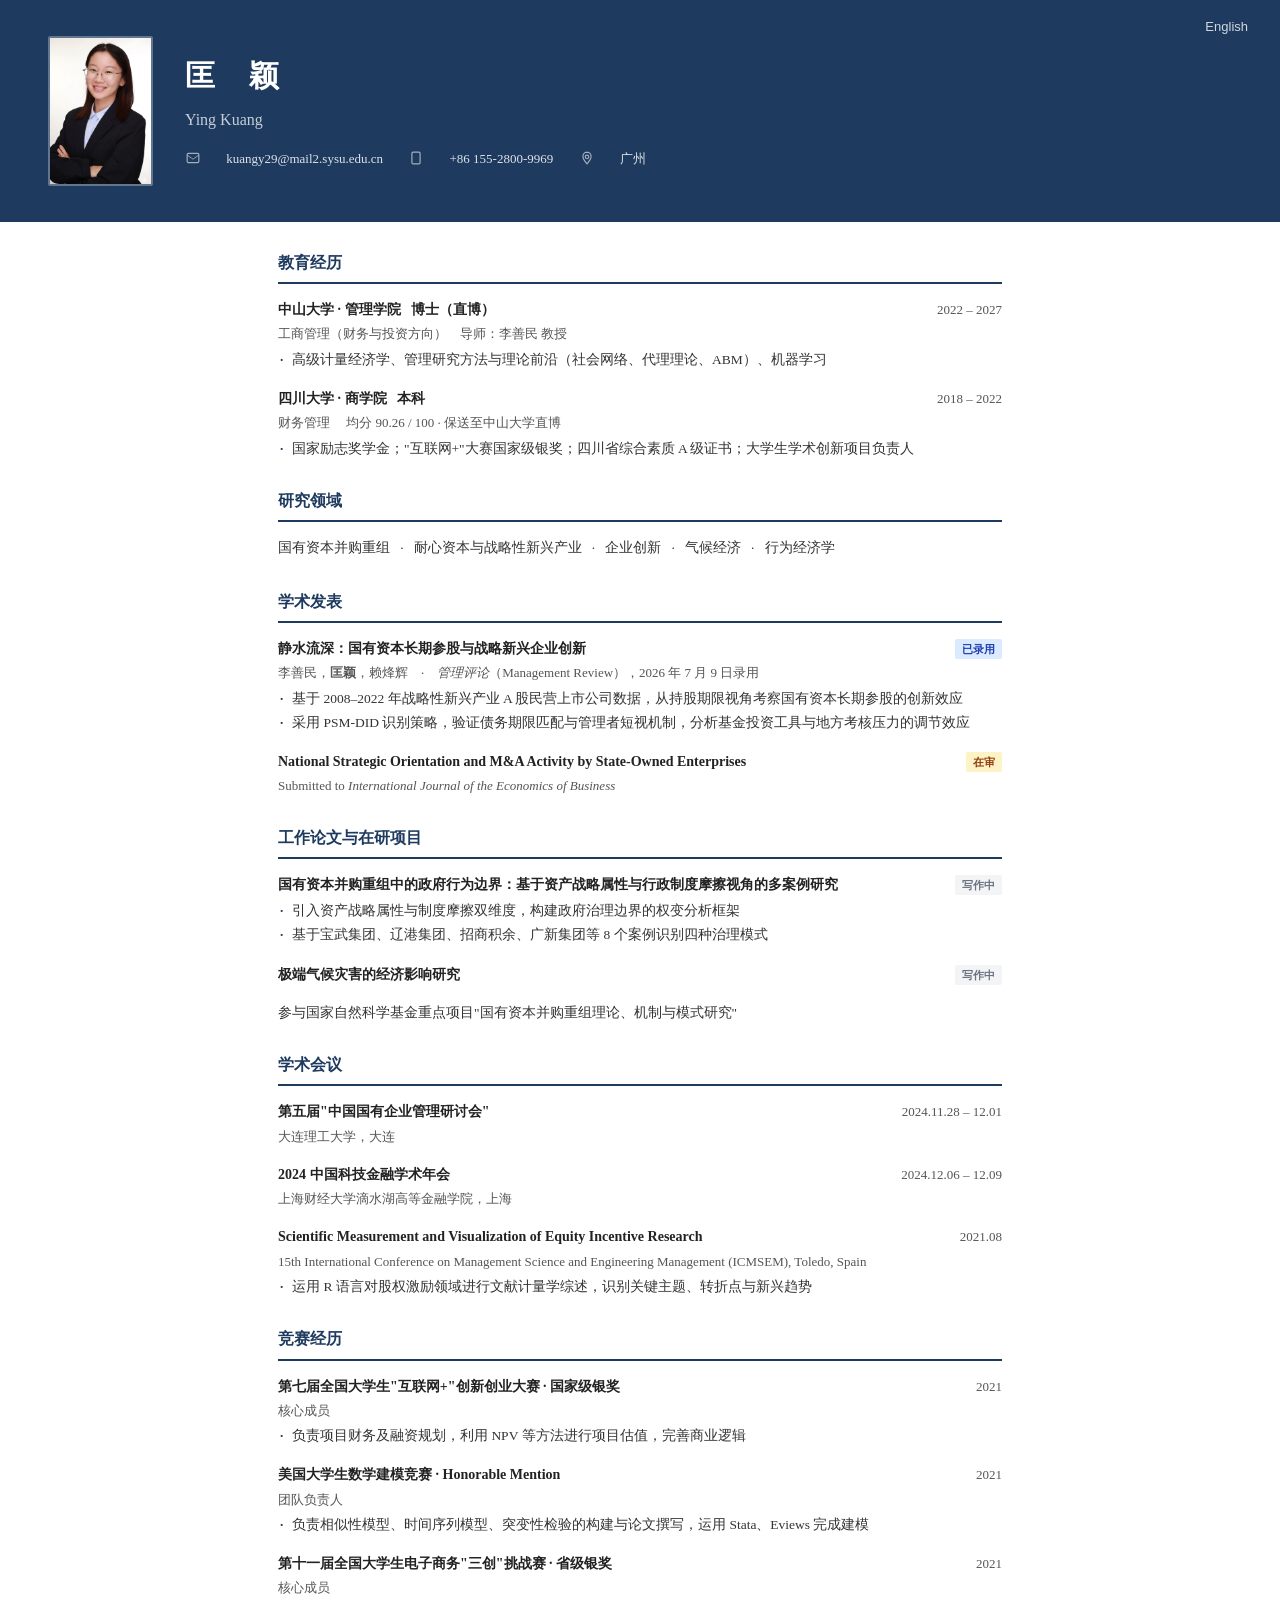
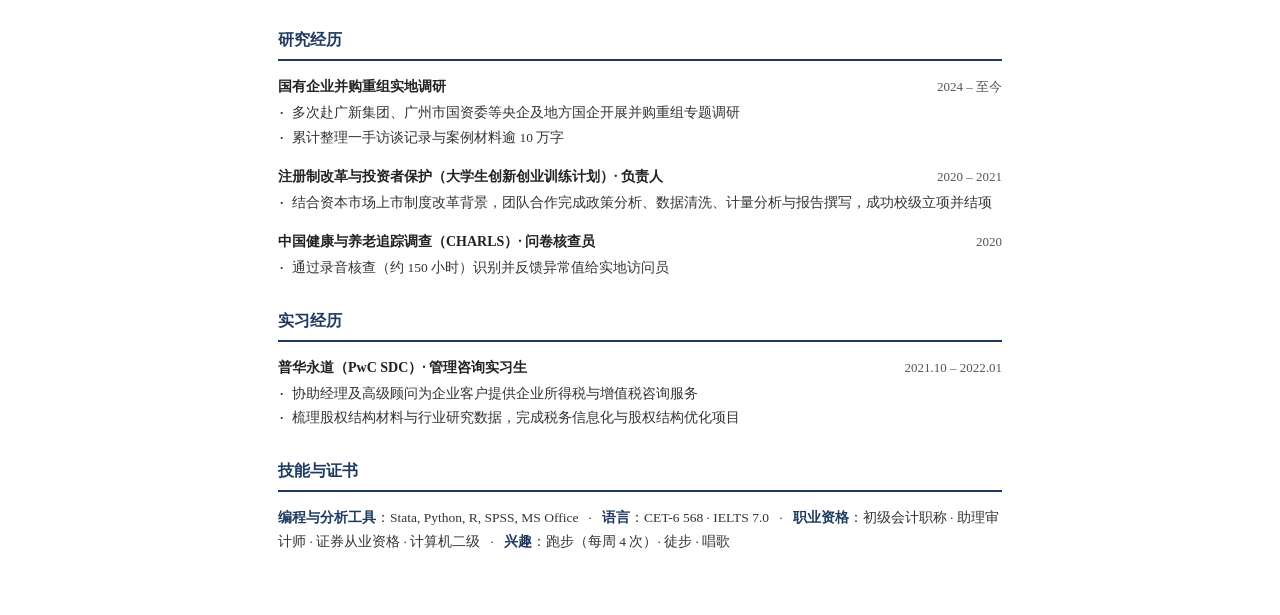
==== index.html @ 60b2f798 "feat: optimize resume website — shared CSS, compressed photo, SEO & a11y - Extract duplicate CSS int" ====
<!DOCTYPE html>
<html lang="zh-CN">
<head>
<meta charset="UTF-8">
<meta name="viewport" content="width=device-width, initial-scale=1.0">
<title>匡颖 · Ying Kuang — 学术简历</title>
<meta name="description" content="匡颖 (Ying Kuang)，中山大学管理学院博士研究生（直博），导师李善民教授。研究方向：国有资本并购重组、耐心资本与战略性新兴产业、企业创新、气候经济。">
<meta property="og:title" content="匡颖 · Ying Kuang — 学术简历">
<meta property="og:description" content="中山大学管理学院博士研究生，研究方向：国有资本并购重组、耐心资本、企业创新。">
<meta property="og:type" content="profile">
<link rel="canonical" href="https://yingkuang.github.io/">
<link rel="icon" href="data:image/svg+xml,<svg xmlns='http://www.w3.org/2000/svg' viewBox='0 0 100 100'><text y='.9em' font-size='90'>YK</text></svg>">
<link rel="stylesheet" href="style.css">
</head>
<body>

<a href="#main-content" class="skip-link">跳转到主内容</a>

<header class="header">
  <div class="lang-switch"><a href="index_en.html" aria-label="Switch to English">English</a></div>
  <img class="header-photo" src="photo.png" alt="匡颖照片" width="105" height="150">
  <div class="header-info">
    <h1>匡&emsp;颖</h1>
    <p class="sub-name">Ying Kuang</p>
    <div class="contact-line">
      <span>
        <span class="contact-icon" aria-hidden="true">
          <svg viewBox="0 0 24 24"><rect x="2" y="4" width="20" height="16" rx="2"/><path d="M2 7l10 7 10-7" stroke="#fff" fill="none" stroke-width="1.5"/></svg>
        </span>
        kuangy29@mail2.sysu.edu.cn
      </span>
      <span>
        <span class="contact-icon" aria-hidden="true">
          <svg viewBox="0 0 24 24"><rect x="5" y="2" width="14" height="20" rx="2"/><line x1="12" y1="18" x2="12" y2="18.01"/></svg>
        </span>
        +86 155-2800-9969
      </span>
      <span>
        <span class="contact-icon" aria-hidden="true">
          <svg viewBox="0 0 24 24"><circle cx="12" cy="10" r="3"/><path d="M12 2C8.13 2 5 5.13 5 9c0 5.25 7 13 7 13s7-7.75 7-13c0-3.87-3.13-7-7-7z"/></svg>
        </span>
        广州
      </span>
    </div>
  </div>
</header>

<div class="container" id="main-content">

  <!-- 教育经历 -->
  <section class="section" aria-labelledby="sec-edu">
    <h2 class="section-title" id="sec-edu">教育经历</h2>
    <div class="item">
      <div class="item-head">
        <span class="item-title">中山大学 · 管理学院 &nbsp; 博士（直博）</span>
        <span class="item-meta">2022 – 2027</span>
      </div>
      <div class="item-sub">工商管理（财务与投资方向）&emsp;导师：李善民 教授</div>
      <ul class="item-desc">
        <li>高级计量经济学、管理研究方法与理论前沿（社会网络、代理理论、ABM）、机器学习</li>
      </ul>
    </div>
    <div class="item">
      <div class="item-head">
        <span class="item-title">四川大学 · 商学院 &nbsp; 本科</span>
        <span class="item-meta">2018 – 2022</span>
      </div>
      <div class="item-sub">财务管理 &emsp;均分 90.26 / 100 · 保送至中山大学直博</div>
      <ul class="item-desc">
        <li>国家励志奖学金；"互联网+"大赛国家级银奖；四川省综合素质 A 级证书；大学生学术创新项目负责人</li>
      </ul>
    </div>
  </section>

  <!-- 研究领域 -->
  <section class="section" aria-labelledby="sec-interests">
    <h2 class="section-title" id="sec-interests">研究领域</h2>
    <p class="inline-skills">
      国有资本并购重组 &ensp;·&ensp; 耐心资本与战略性新兴产业 &ensp;·&ensp; 企业创新 &ensp;·&ensp; 气候经济 &ensp;·&ensp; 行为经济学
    </p>
  </section>

  <!-- 学术发表 -->
  <section class="section" aria-labelledby="sec-pub">
    <h2 class="section-title" id="sec-pub">学术发表</h2>
    <div class="item">
      <div class="item-head">
        <span class="item-title">静水流深：国有资本长期参股与战略新兴企业创新</span>
        <span class="tag tag-accepted">已录用</span>
      </div>
      <div class="item-sub">李善民，<strong>匡颖</strong>，赖烽辉&emsp;·&emsp;<em>管理评论</em>（Management Review），2026 年 7 月 9 日录用</div>
      <ul class="item-desc">
        <li>基于 2008–2022 年战略性新兴产业 A 股民营上市公司数据，从持股期限视角考察国有资本长期参股的创新效应</li>
        <li>采用 PSM-DID 识别策略，验证债务期限匹配与管理者短视机制，分析基金投资工具与地方考核压力的调节效应</li>
      </ul>
    </div>
    <div class="item">
      <div class="item-head">
        <span class="item-title">National Strategic Orientation and M&A Activity by State-Owned Enterprises</span>
        <span class="tag tag-under-review">在审</span>
      </div>
      <div class="item-sub">Submitted to <em>International Journal of the Economics of Business</em></div>
    </div>
  </section>

  <!-- 工作论文 -->
  <section class="section" aria-labelledby="sec-wip">
    <h2 class="section-title" id="sec-wip">工作论文与在研项目</h2>
    <div class="item">
      <div class="item-head">
        <span class="item-title">国有资本并购重组中的政府行为边界：基于资产战略属性与行政制度摩擦视角的多案例研究</span>
        <span class="tag tag-working">写作中</span>
      </div>
      <ul class="item-desc">
        <li>引入资产战略属性与制度摩擦双维度，构建政府治理边界的权变分析框架</li>
        <li>基于宝武集团、辽港集团、招商积余、广新集团等 8 个案例识别四种治理模式</li>
      </ul>
    </div>
    <div class="item">
      <div class="item-head">
        <span class="item-title">极端气候灾害的经济影响研究</span>
        <span class="tag tag-working">写作中</span>
      </div>
    </div>
    <div class="item">
      <div class="item-sub" style="font-size:13.5px;color:#333;margin-top:6px;">
        参与国家自然科学基金重点项目"国有资本并购重组理论、机制与模式研究"
      </div>
    </div>
  </section>

  <!-- 会议报告 -->
  <section class="section" aria-labelledby="sec-conf">
    <h2 class="section-title" id="sec-conf">学术会议</h2>
    <div class="item">
      <div class="item-head">
        <span class="item-title">第五届"中国国有企业管理研讨会"</span>
        <span class="item-meta">2024.11.28 – 12.01</span>
      </div>
      <div class="item-sub">大连理工大学，大连</div>
    </div>
    <div class="item">
      <div class="item-head">
        <span class="item-title">2024 中国科技金融学术年会</span>
        <span class="item-meta">2024.12.06 – 12.09</span>
      </div>
      <div class="item-sub">上海财经大学滴水湖高等金融学院，上海</div>
    </div>
    <div class="item">
      <div class="item-head">
        <span class="item-title">Scientific Measurement and Visualization of Equity Incentive Research</span>
        <span class="item-meta">2021.08</span>
      </div>
      <div class="item-sub">15th International Conference on Management Science and Engineering Management (ICMSEM), Toledo, Spain</div>
      <ul class="item-desc">
        <li>运用 R 语言对股权激励领域进行文献计量学综述，识别关键主题、转折点与新兴趋势</li>
      </ul>
    </div>
  </section>

  <!-- 竞赛经历 -->
  <section class="section" aria-labelledby="sec-honors">
    <h2 class="section-title" id="sec-honors">竞赛经历</h2>
    <div class="item">
      <div class="item-head">
        <span class="item-title">第七届全国大学生"互联网+"创新创业大赛 · 国家级银奖</span>
        <span class="item-meta">2021</span>
      </div>
      <div class="item-sub">核心成员</div>
      <ul class="item-desc">
        <li>负责项目财务及融资规划，利用 NPV 等方法进行项目估值，完善商业逻辑</li>
      </ul>
    </div>
    <div class="item">
      <div class="item-head">
        <span class="item-title">美国大学生数学建模竞赛 · Honorable Mention</span>
        <span class="item-meta">2021</span>
      </div>
      <div class="item-sub">团队负责人</div>
      <ul class="item-desc">
        <li>负责相似性模型、时间序列模型、突变性检验的构建与论文撰写，运用 Stata、Eviews 完成建模</li>
      </ul>
    </div>
    <div class="item">
      <div class="item-head">
        <span class="item-title">第十一届全国大学生电子商务"三创"挑战赛 · 省级银奖</span>
        <span class="item-meta">2021</span>
      </div>
      <div class="item-sub">核心成员</div>
    </div>
  </section>

  <!-- 研究经历 -->
  <section class="section" aria-labelledby="sec-research">
    <h2 class="section-title" id="sec-research">研究经历</h2>
    <div class="item">
      <div class="item-head">
        <span class="item-title">国有企业并购重组实地调研</span>
        <span class="item-meta">2024 – 至今</span>
      </div>
      <ul class="item-desc">
        <li>多次赴广新集团、广州市国资委等央企及地方国企开展并购重组专题调研</li>
        <li>累计整理一手访谈记录与案例材料逾 10 万字</li>
      </ul>
    </div>
    <div class="item">
      <div class="item-head">
        <span class="item-title">注册制改革与投资者保护（大学生创新创业训练计划）· 负责人</span>
        <span class="item-meta">2020 – 2021</span>
      </div>
      <ul class="item-desc">
        <li>结合资本市场上市制度改革背景，团队合作完成政策分析、数据清洗、计量分析与报告撰写，成功校级立项并结项</li>
      </ul>
    </div>
    <div class="item">
      <div class="item-head">
        <span class="item-title">中国健康与养老追踪调查（CHARLS）· 问卷核查员</span>
        <span class="item-meta">2020</span>
      </div>
      <ul class="item-desc">
        <li>通过录音核查（约 150 小时）识别并反馈异常值给实地访问员</li>
      </ul>
    </div>
  </section>

  <!-- 实习经历 -->
  <section class="section" aria-labelledby="sec-intern">
    <h2 class="section-title" id="sec-intern">实习经历</h2>
    <div class="item">
      <div class="item-head">
        <span class="item-title">普华永道（PwC SDC）· 管理咨询实习生</span>
        <span class="item-meta">2021.10 – 2022.01</span>
      </div>
      <ul class="item-desc">
        <li>协助经理及高级顾问为企业客户提供企业所得税与增值税咨询服务</li>
        <li>梳理股权结构材料与行业研究数据，完成税务信息化与股权结构优化项目</li>
      </ul>
    </div>
  </section>

  <!-- 技能与证书 -->
  <section class="section" aria-labelledby="sec-skills">
    <h2 class="section-title" id="sec-skills">技能与证书</h2>
    <p class="inline-skills">
      <strong>编程与分析工具</strong>：Stata, Python, R, SPSS, MS Office &ensp;·&ensp;
      <strong>语言</strong>：CET-6 568 · IELTS 7.0 &ensp;·&ensp;
      <strong>职业资格</strong>：初级会计职称 · 助理审计师 · 证券从业资格 · 计算机二级 &ensp;·&ensp;
      <strong>兴趣</strong>：跑步（每周 4 次）· 徒步 · 唱歌
    </p>
  </section>

</div>
</body>
</html>
---- style.css ----
/* ===== Reset & Base ===== */
* { margin: 0; padding: 0; box-sizing: border-box; }

body {
  font-family: "Times New Roman", "Songti SC", "Noto Serif SC", "SimSun", serif;
  font-size: 14px;
  line-height: 1.65;
  color: #222;
  background: #fff;
  -webkit-font-smoothing: antialiased;
}

a {
  color: #1e3a5f;
  text-decoration: none;
}
a:hover {
  text-decoration: underline;
}

/* ===== Skip Link (accessibility) ===== */
.skip-link {
  position: absolute;
  top: -100px;
  left: 0;
  background: #1e3a5f;
  color: #fff;
  padding: 8px 16px;
  z-index: 100;
}
.skip-link:focus {
  top: 0;
}

/* ===== Header ===== */
.header {
  position: relative;
  background: #1e3a5f;
  color: #fff;
  padding: 36px 48px;
  display: flex;
  align-items: center;
  gap: 32px;
}
.header-photo {
  width: 105px;
  height: 150px;
  object-fit: cover;
  border: 2px solid rgba(255, 255, 255, 0.3);
  flex-shrink: 0;
  border-radius: 2px;
}
.header-info h1 {
  font-size: 30px;
  font-weight: 700;
  letter-spacing: 2px;
  margin-bottom: 6px;
  font-family: "Times New Roman", "Songti SC", "Noto Serif SC", serif;
}
.header-info .sub-name {
  font-size: 16px;
  font-weight: 400;
  opacity: 0.75;
  margin-bottom: 14px;
}
.header-info .contact-line {
  font-size: 13px;
  opacity: 0.85;
  line-height: 1.8;
}
.header-info .contact-line span {
  margin-right: 22px;
}
.contact-icon {
  display: inline-block;
  width: 16px;
  text-align: center;
  margin-right: 2px;
  filter: brightness(10);
  opacity: 0.7;
}
.contact-icon svg {
  width: 14px;
  height: 14px;
  vertical-align: -2px;
  fill: none;
  stroke: currentColor;
  stroke-width: 2;
}

/* ===== Language Switch ===== */
.lang-switch {
  position: absolute;
  top: 16px;
  right: 32px;
  font-size: 13px;
  font-family: -apple-system, BlinkMacSystemFont, "PingFang SC", sans-serif;
}
.lang-switch a {
  color: rgba(255, 255, 255, 0.8);
}
.lang-switch a:hover {
  color: #fff;
  text-decoration: none;
}

/* ===== Container & Sections ===== */
.container {
  max-width: 820px;
  margin: 0 auto;
  padding: 0 48px 60px;
}
.section {
  margin-top: 28px;
}
.section-title {
  font-size: 16px;
  font-weight: 700;
  color: #1e3a5f;
  padding-bottom: 6px;
  border-bottom: 2px solid #1e3a5f;
  margin-bottom: 14px;
  font-family: "Times New Roman", "Songti SC", "Noto Serif SC", serif;
}

/* ===== Items ===== */
.item {
  margin-bottom: 16px;
}
.item-head {
  display: flex;
  justify-content: space-between;
  align-items: baseline;
  flex-wrap: wrap;
  gap: 4px 12px;
  margin-bottom: 2px;
}
.item-title {
  font-weight: 700;
  font-size: 14px;
}
.item-meta {
  font-size: 13px;
  color: #555;
  white-space: nowrap;
}
.item-sub {
  font-size: 13px;
  color: #555;
  margin-bottom: 2px;
}
.item-desc {
  font-size: 13.5px;
  color: #333;
  margin-top: 4px;
}
.item-desc li {
  position: relative;
  padding-left: 14px;
  margin-bottom: 2px;
  list-style: none;
}
.item-desc li::before {
  content: "\00B7";
  position: absolute;
  left: 2px;
  color: #1e3a5f;
  font-weight: 700;
}

/* ===== Tags ===== */
.tag {
  display: inline-block;
  font-size: 11px;
  font-weight: 600;
  padding: 1px 7px;
  border-radius: 2px;
  margin-left: 6px;
  vertical-align: middle;
  font-family: -apple-system, BlinkMacSystemFont, "PingFang SC", sans-serif;
}
.tag-accepted {
  background: #dbeafe;
  color: #1e40af;
}
.tag-under-review {
  background: #fef3c7;
  color: #92400e;
}
.tag-working {
  background: #f3f4f6;
  color: #6b7280;
}

/* ===== Inline Skills ===== */
.inline-skills {
  font-size: 13.5px;
  color: #333;
  line-height: 1.8;
}
.inline-skills strong {
  color: #1e3a5f;
}

/* ===== Print ===== */
@media print {
  body {
    font-size: 12px;
  }
  .header {
    padding: 20px 32px;
    -webkit-print-color-adjust: exact;
    print-color-adjust: exact;
  }
  .container {
    padding: 0 32px 32px;
  }
  .section {
    page-break-inside: avoid;
  }
  .lang-switch,
  .skip-link {
    display: none;
  }
  a[href]::after {
    content: none;
  }
}

/* ===== Mobile ===== */
@media (max-width: 640px) {
  .header {
    flex-direction: column;
    text-align: center;
    padding: 28px 20px;
  }
  .container {
    padding: 0 20px 40px;
  }
  .header-info .contact-line span {
    display: block;
    margin-right: 0;
    margin-bottom: 2px;
  }
  .lang-switch {
    top: 10px;
    right: 16px;
  }
}
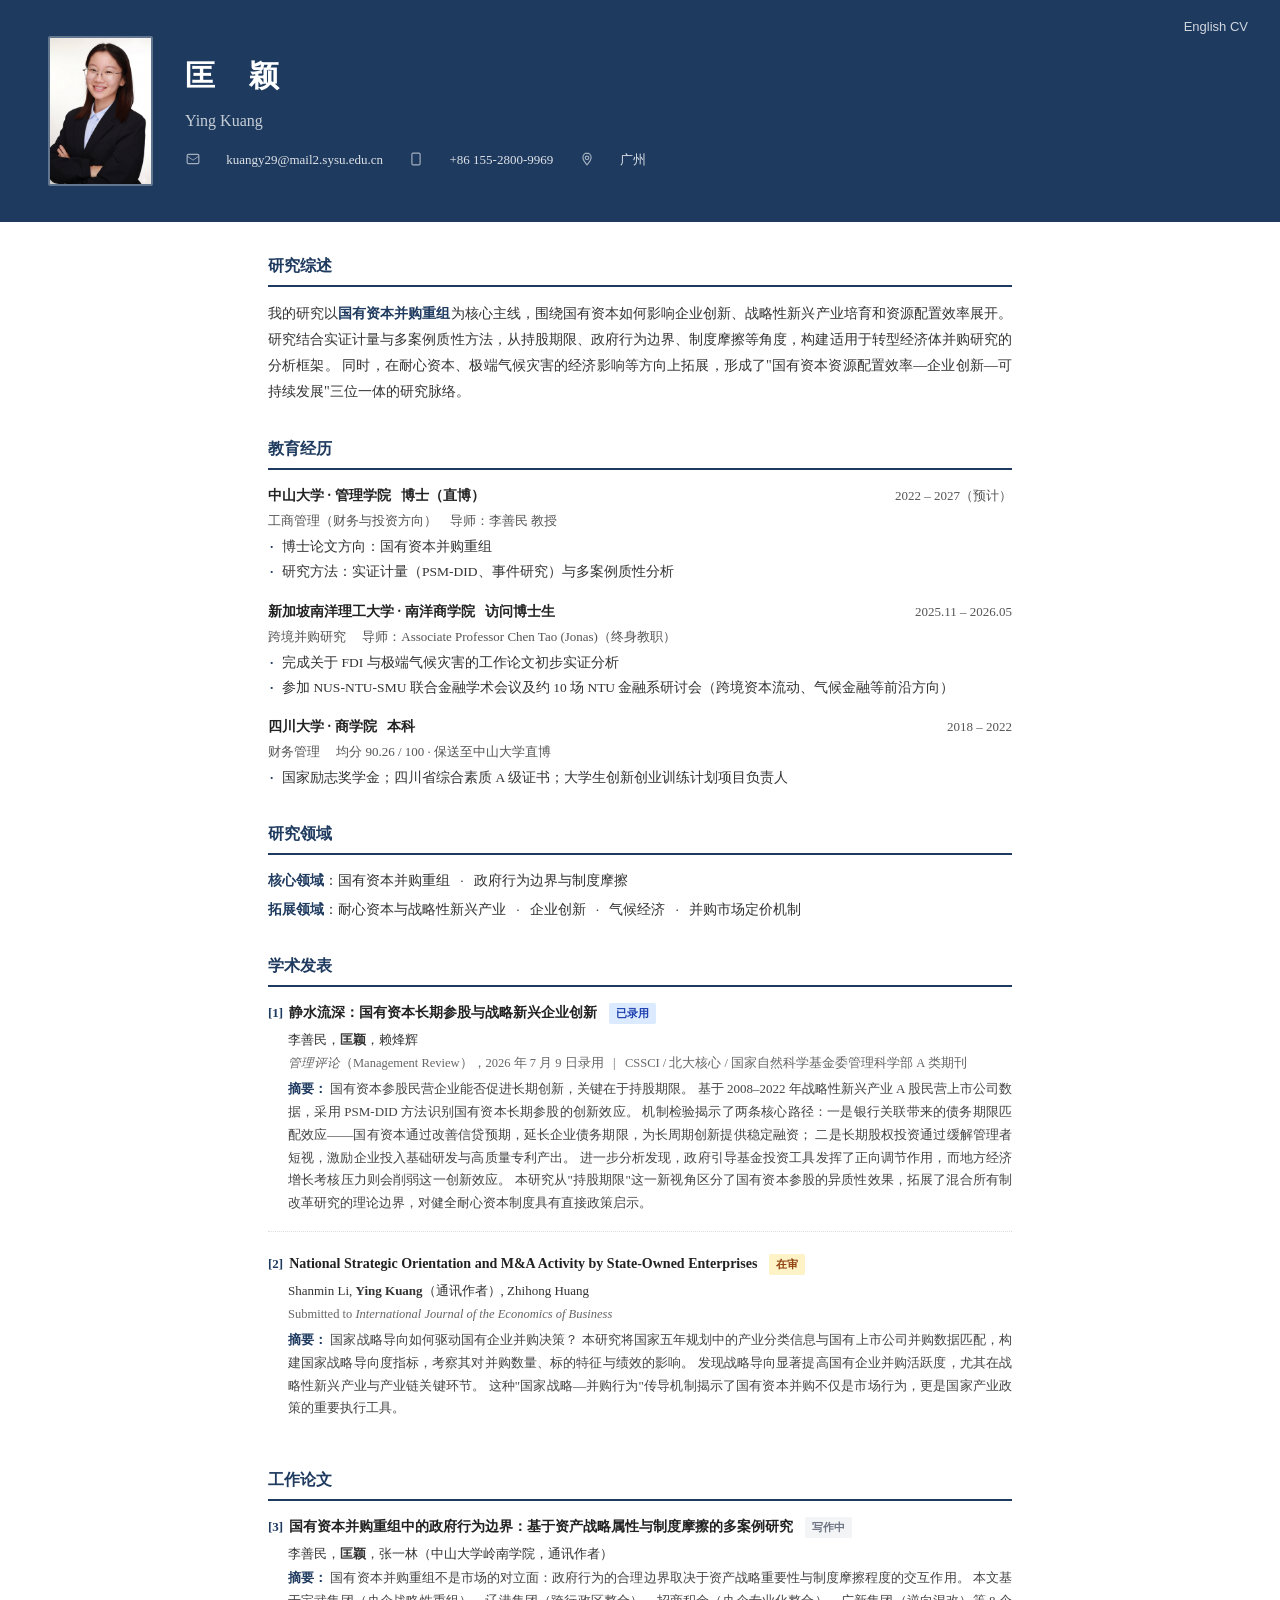
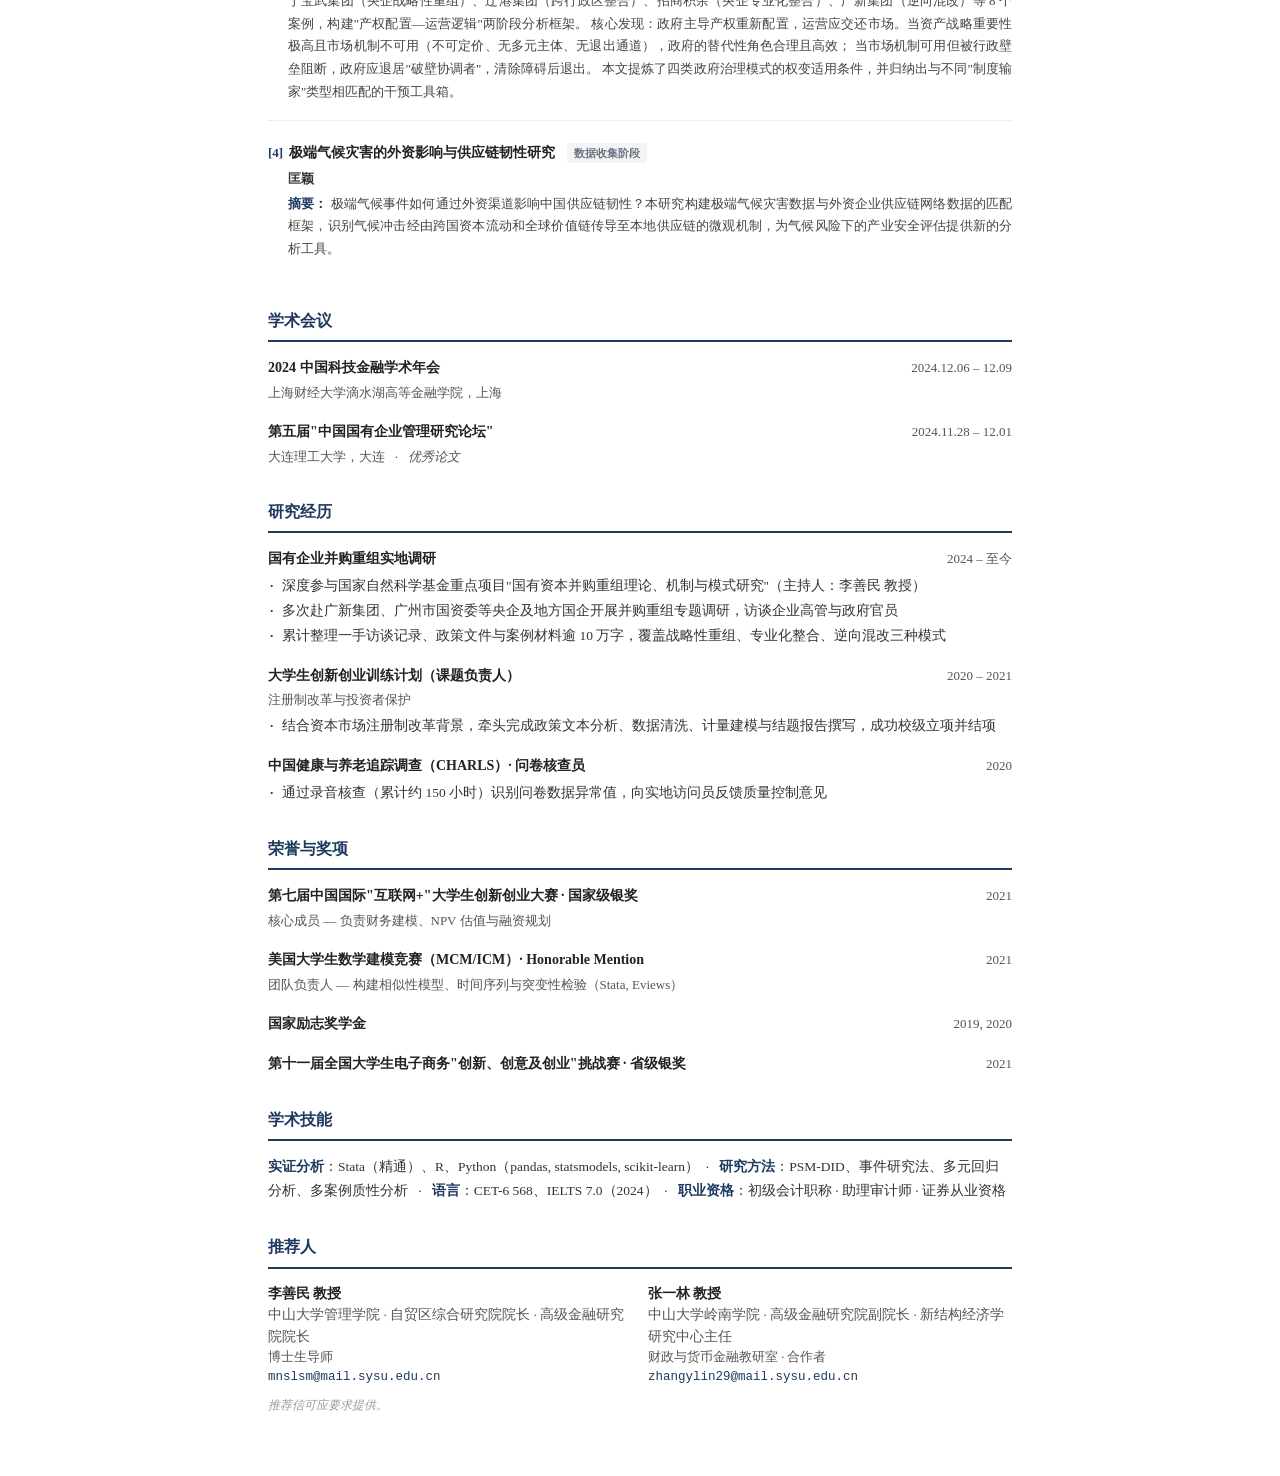
==== commit 35caecf3: "feat: 重构学术简历，面向博士后申请 - 新增研究综述、推荐人板块，论文详情大幅扩展 - 修正论文作者信息，删除本科文献计量旧作 - 新增南洋理工交换经历 - 更新推荐人完整信息及邮箱  Co-A" ====
--- a/index.html
+++ b/index.html
@@ -4,11 +4,11 @@
 <meta charset="UTF-8">
 <meta name="viewport" content="width=device-width, initial-scale=1.0">
 <title>匡颖 · Ying Kuang — 学术简历</title>
-<meta name="description" content="匡颖 (Ying Kuang)，中山大学管理学院博士研究生（直博），导师李善民教授。研究方向：国有资本并购重组、耐心资本与战略性新兴产业、企业创新、气候经济。">
+<meta name="description" content="匡颖，中山大学管理学院博士研究生（直博），导师李善民教授。研究方向：国有资本并购重组、耐心资本与企业创新、气候经济。申请博士后职位。">
 <meta property="og:title" content="匡颖 · Ying Kuang — 学术简历">
-<meta property="og:description" content="中山大学管理学院博士研究生，研究方向：国有资本并购重组、耐心资本、企业创新。">
+<meta property="og:description" content="中山大学管理学院博士研究生。国有资本并购重组、耐心资本、企业创新、气候经济。">
 <meta property="og:type" content="profile">
-<link rel="canonical" href="https://yingkuang.github.io/">
+<link rel="canonical" href="https://kkyy31415.github.io/yingkuang.github.io/">
 <link rel="icon" href="data:image/svg+xml,<svg xmlns='http://www.w3.org/2000/svg' viewBox='0 0 100 100'><text y='.9em' font-size='90'>YK</text></svg>">
 <link rel="stylesheet" href="style.css">
 </head>
@@ -17,7 +17,7 @@
 <a href="#main-content" class="skip-link">跳转到主内容</a>
 
 <header class="header">
-  <div class="lang-switch"><a href="index_en.html" aria-label="Switch to English">English</a></div>
+  <div class="lang-switch"><a href="index_en.html" aria-label="Switch to English">English CV</a></div>
   <img class="header-photo" src="photo.png" alt="匡颖照片" width="105" height="150">
   <div class="header-info">
     <h1>匡&emsp;颖</h1>
@@ -47,17 +47,39 @@
 
 <div class="container" id="main-content">
 
+  <!-- 研究综述 -->
+  <section class="section" aria-labelledby="sec-profile">
+    <h2 class="section-title" id="sec-profile">研究综述</h2>
+    <p class="profile-text">
+      我的研究以<strong>国有资本并购重组</strong>为核心主线，围绕国有资本如何影响企业创新、战略性新兴产业培育和资源配置效率展开。
+      研究结合实证计量与多案例质性方法，从持股期限、政府行为边界、制度摩擦等角度，构建适用于转型经济体并购研究的分析框架。
+      同时，在耐心资本、极端气候灾害的经济影响等方向上拓展，形成了"国有资本资源配置效率—企业创新—可持续发展"三位一体的研究脉络。
+    </p>
+  </section>
+
   <!-- 教育经历 -->
   <section class="section" aria-labelledby="sec-edu">
     <h2 class="section-title" id="sec-edu">教育经历</h2>
     <div class="item">
       <div class="item-head">
         <span class="item-title">中山大学 · 管理学院 &nbsp; 博士（直博）</span>
-        <span class="item-meta">2022 – 2027</span>
+        <span class="item-meta">2022 – 2027（预计）</span>
       </div>
       <div class="item-sub">工商管理（财务与投资方向）&emsp;导师：李善民 教授</div>
       <ul class="item-desc">
-        <li>高级计量经济学、管理研究方法与理论前沿（社会网络、代理理论、ABM）、机器学习</li>
+        <li>博士论文方向：国有资本并购重组</li>
+        <li>研究方法：实证计量（PSM-DID、事件研究）与多案例质性分析</li>
+      </ul>
+    </div>
+    <div class="item">
+      <div class="item-head">
+        <span class="item-title">新加坡南洋理工大学 · 南洋商学院 &nbsp; 访问博士生</span>
+        <span class="item-meta">2025.11 – 2026.05</span>
+      </div>
+      <div class="item-sub">跨境并购研究 &emsp;导师：Associate Professor Chen Tao (Jonas)（终身教职）</div>
+      <ul class="item-desc">
+        <li>完成关于 FDI 与极端气候灾害的工作论文初步实证分析</li>
+        <li>参加 NUS-NTU-SMU 联合金融学术会议及约 10 场 NTU 金融系研讨会（跨境资本流动、气候金融等前沿方向）</li>
       </ul>
     </div>
     <div class="item">
@@ -67,7 +89,7 @@
       </div>
       <div class="item-sub">财务管理 &emsp;均分 90.26 / 100 · 保送至中山大学直博</div>
       <ul class="item-desc">
-        <li>国家励志奖学金；"互联网+"大赛国家级银奖；四川省综合素质 A 级证书；大学生学术创新项目负责人</li>
+        <li>国家励志奖学金；四川省综合素质 A 级证书；大学生创新创业训练计划项目负责人</li>
       </ul>
     </div>
   </section>
@@ -76,57 +98,88 @@
   <section class="section" aria-labelledby="sec-interests">
     <h2 class="section-title" id="sec-interests">研究领域</h2>
     <p class="inline-skills">
-      国有资本并购重组 &ensp;·&ensp; 耐心资本与战略性新兴产业 &ensp;·&ensp; 企业创新 &ensp;·&ensp; 气候经济 &ensp;·&ensp; 行为经济学
+      <strong>核心领域</strong>：国有资本并购重组 &ensp;·&ensp; 政府行为边界与制度摩擦
+    </p>
+    <p class="inline-skills" style="margin-top:4px;">
+      <strong>拓展领域</strong>：耐心资本与战略性新兴产业 &ensp;·&ensp; 企业创新 &ensp;·&ensp; 气候经济 &ensp;·&ensp; 并购市场定价机制
     </p>
   </section>
 
   <!-- 学术发表 -->
   <section class="section" aria-labelledby="sec-pub">
     <h2 class="section-title" id="sec-pub">学术发表</h2>
-    <div class="item">
-      <div class="item-head">
-        <span class="item-title">静水流深：国有资本长期参股与战略新兴企业创新</span>
+
+    <div class="pub-item">
+      <div class="pub-head">
+        <span class="pub-number">[1]</span>
+        <span class="pub-title">静水流深：国有资本长期参股与战略新兴企业创新</span>
         <span class="tag tag-accepted">已录用</span>
       </div>
-      <div class="item-sub">李善民，<strong>匡颖</strong>，赖烽辉&emsp;·&emsp;<em>管理评论</em>（Management Review），2026 年 7 月 9 日录用</div>
-      <ul class="item-desc">
-        <li>基于 2008–2022 年战略性新兴产业 A 股民营上市公司数据，从持股期限视角考察国有资本长期参股的创新效应</li>
-        <li>采用 PSM-DID 识别策略，验证债务期限匹配与管理者短视机制，分析基金投资工具与地方考核压力的调节效应</li>
-      </ul>
-    </div>
-    <div class="item">
-      <div class="item-head">
-        <span class="item-title">National Strategic Orientation and M&A Activity by State-Owned Enterprises</span>
+      <div class="pub-authors">李善民，<strong>匡颖</strong>，赖烽辉</div>
+      <div class="pub-journal"><em>管理评论</em>（Management Review），2026 年 7 月 9 日录用 &ensp;|&ensp; CSSCI / 北大核心 / 国家自然科学基金委管理科学部 A 类期刊</div>
+      <div class="pub-abstract">
+        <strong>摘要：</strong>
+        国有资本参股民营企业能否促进长期创新，关键在于持股期限。
+        基于 2008–2022 年战略性新兴产业 A 股民营上市公司数据，采用 PSM-DID 方法识别国有资本长期参股的创新效应。
+        机制检验揭示了两条核心路径：一是银行关联带来的债务期限匹配效应——国有资本通过改善信贷预期，延长企业债务期限，为长周期创新提供稳定融资；
+        二是长期股权投资通过缓解管理者短视，激励企业投入基础研发与高质量专利产出。
+        进一步分析发现，政府引导基金投资工具发挥了正向调节作用，而地方经济增长考核压力则会削弱这一创新效应。
+        本研究从"持股期限"这一新视角区分了国有资本参股的异质性效果，拓展了混合所有制改革研究的理论边界，对健全耐心资本制度具有直接政策启示。
+      </div>
+    </div>
+
+    <div class="pub-item">
+      <div class="pub-head">
+        <span class="pub-number">[2]</span>
+        <span class="pub-title">National Strategic Orientation and M&amp;A Activity by State-Owned Enterprises</span>
         <span class="tag tag-under-review">在审</span>
       </div>
-      <div class="item-sub">Submitted to <em>International Journal of the Economics of Business</em></div>
+      <div class="pub-authors">Shanmin Li, <strong>Ying Kuang</strong>（通讯作者）, Zhihong Huang</div>
+      <div class="pub-journal">Submitted to <em>International Journal of the Economics of Business</em></div>
+      <div class="pub-abstract">
+        <strong>摘要：</strong>
+        国家战略导向如何驱动国有企业并购决策？
+        本研究将国家五年规划中的产业分类信息与国有上市公司并购数据匹配，构建国家战略导向度指标，考察其对并购数量、标的特征与绩效的影响。
+        发现战略导向显著提高国有企业并购活跃度，尤其在战略性新兴产业与产业链关键环节。
+        这种"国家战略—并购行为"传导机制揭示了国有资本并购不仅是市场行为，更是国家产业政策的重要执行工具。
+      </div>
     </div>
   </section>
 
   <!-- 工作论文 -->
   <section class="section" aria-labelledby="sec-wip">
-    <h2 class="section-title" id="sec-wip">工作论文与在研项目</h2>
-    <div class="item">
-      <div class="item-head">
-        <span class="item-title">国有资本并购重组中的政府行为边界：基于资产战略属性与行政制度摩擦视角的多案例研究</span>
+    <h2 class="section-title" id="sec-wip">工作论文</h2>
+
+    <div class="pub-item">
+      <div class="pub-head">
+        <span class="pub-number">[3]</span>
+        <span class="pub-title">国有资本并购重组中的政府行为边界：基于资产战略属性与制度摩擦的多案例研究</span>
         <span class="tag tag-working">写作中</span>
       </div>
-      <ul class="item-desc">
-        <li>引入资产战略属性与制度摩擦双维度，构建政府治理边界的权变分析框架</li>
-        <li>基于宝武集团、辽港集团、招商积余、广新集团等 8 个案例识别四种治理模式</li>
-      </ul>
-    </div>
-    <div class="item">
-      <div class="item-head">
-        <span class="item-title">极端气候灾害的经济影响研究</span>
-        <span class="tag tag-working">写作中</span>
-      </div>
-    </div>
-    <div class="item">
-      <div class="item-sub" style="font-size:13.5px;color:#333;margin-top:6px;">
-        参与国家自然科学基金重点项目"国有资本并购重组理论、机制与模式研究"
-      </div>
-    </div>
+      <div class="pub-authors">李善民，<strong>匡颖</strong>，张一林（中山大学岭南学院，通讯作者）</div>
+      <div class="pub-abstract">
+        <strong>摘要：</strong>
+        国有资本并购重组不是市场的对立面：政府行为的合理边界取决于资产战略重要性与制度摩擦程度的交互作用。
+        本文基于宝武集团（央企战略性重组）、辽港集团（跨行政区整合）、招商积余（央企专业化整合）、广新集团（逆向混改）等 8 个案例，构建"产权配置—运营逻辑"两阶段分析框架。
+        核心发现：政府主导产权重新配置，运营应交还市场。当资产战略重要性极高且市场机制不可用（不可定价、无多元主体、无退出通道），政府的替代性角色合理且高效；
+        当市场机制可用但被行政壁垒阻断，政府应退居"破壁协调者"，清除障碍后退出。
+        本文提炼了四类政府治理模式的权变适用条件，并归纳出与不同"制度输家"类型相匹配的干预工具箱。
+      </div>
+    </div>
+
+    <div class="pub-item">
+      <div class="pub-head">
+        <span class="pub-number">[4]</span>
+        <span class="pub-title">极端气候灾害的外资影响与供应链韧性研究</span>
+        <span class="tag tag-working">数据收集阶段</span>
+      </div>
+      <div class="pub-authors"><strong>匡颖</strong></div>
+      <div class="pub-abstract">
+        <strong>摘要：</strong>
+        极端气候事件如何通过外资渠道影响中国供应链韧性？本研究构建极端气候灾害数据与外资企业供应链网络数据的匹配框架，识别气候冲击经由跨国资本流动和全球价值链传导至本地供应链的微观机制，为气候风险下的产业安全评估提供新的分析工具。
+      </div>
+    </div>
+
   </section>
 
   <!-- 会议报告 -->
@@ -134,13 +187,6 @@
     <h2 class="section-title" id="sec-conf">学术会议</h2>
     <div class="item">
       <div class="item-head">
-        <span class="item-title">第五届"中国国有企业管理研讨会"</span>
-        <span class="item-meta">2024.11.28 – 12.01</span>
-      </div>
-      <div class="item-sub">大连理工大学，大连</div>
-    </div>
-    <div class="item">
-      <div class="item-head">
         <span class="item-title">2024 中国科技金融学术年会</span>
         <span class="item-meta">2024.12.06 – 12.09</span>
       </div>
@@ -148,45 +194,10 @@
     </div>
     <div class="item">
       <div class="item-head">
-        <span class="item-title">Scientific Measurement and Visualization of Equity Incentive Research</span>
-        <span class="item-meta">2021.08</span>
-      </div>
-      <div class="item-sub">15th International Conference on Management Science and Engineering Management (ICMSEM), Toledo, Spain</div>
-      <ul class="item-desc">
-        <li>运用 R 语言对股权激励领域进行文献计量学综述，识别关键主题、转折点与新兴趋势</li>
-      </ul>
-    </div>
-  </section>
-
-  <!-- 竞赛经历 -->
-  <section class="section" aria-labelledby="sec-honors">
-    <h2 class="section-title" id="sec-honors">竞赛经历</h2>
-    <div class="item">
-      <div class="item-head">
-        <span class="item-title">第七届全国大学生"互联网+"创新创业大赛 · 国家级银奖</span>
-        <span class="item-meta">2021</span>
-      </div>
-      <div class="item-sub">核心成员</div>
-      <ul class="item-desc">
-        <li>负责项目财务及融资规划，利用 NPV 等方法进行项目估值，完善商业逻辑</li>
-      </ul>
-    </div>
-    <div class="item">
-      <div class="item-head">
-        <span class="item-title">美国大学生数学建模竞赛 · Honorable Mention</span>
-        <span class="item-meta">2021</span>
-      </div>
-      <div class="item-sub">团队负责人</div>
-      <ul class="item-desc">
-        <li>负责相似性模型、时间序列模型、突变性检验的构建与论文撰写，运用 Stata、Eviews 完成建模</li>
-      </ul>
-    </div>
-    <div class="item">
-      <div class="item-head">
-        <span class="item-title">第十一届全国大学生电子商务"三创"挑战赛 · 省级银奖</span>
-        <span class="item-meta">2021</span>
-      </div>
-      <div class="item-sub">核心成员</div>
+        <span class="item-title">第五届"中国国有企业管理研究论坛"</span>
+        <span class="item-meta">2024.11.28 – 12.01</span>
+      </div>
+      <div class="item-sub">大连理工大学，大连 &ensp;·&ensp; <em>优秀论文</em></div>
     </div>
   </section>
 
@@ -199,17 +210,19 @@
         <span class="item-meta">2024 – 至今</span>
       </div>
       <ul class="item-desc">
-        <li>多次赴广新集团、广州市国资委等央企及地方国企开展并购重组专题调研</li>
-        <li>累计整理一手访谈记录与案例材料逾 10 万字</li>
-      </ul>
-    </div>
-    <div class="item">
-      <div class="item-head">
-        <span class="item-title">注册制改革与投资者保护（大学生创新创业训练计划）· 负责人</span>
+        <li>深度参与国家自然科学基金重点项目"国有资本并购重组理论、机制与模式研究"（主持人：李善民 教授）</li>
+        <li>多次赴广新集团、广州市国资委等央企及地方国企开展并购重组专题调研，访谈企业高管与政府官员</li>
+        <li>累计整理一手访谈记录、政策文件与案例材料逾 10 万字，覆盖战略性重组、专业化整合、逆向混改三种模式</li>
+      </ul>
+    </div>
+    <div class="item">
+      <div class="item-head">
+        <span class="item-title">大学生创新创业训练计划（课题负责人）</span>
         <span class="item-meta">2020 – 2021</span>
       </div>
-      <ul class="item-desc">
-        <li>结合资本市场上市制度改革背景，团队合作完成政策分析、数据清洗、计量分析与报告撰写，成功校级立项并结项</li>
+      <div class="item-sub">注册制改革与投资者保护</div>
+      <ul class="item-desc">
+        <li>结合资本市场注册制改革背景，牵头完成政策文本分析、数据清洗、计量建模与结题报告撰写，成功校级立项并结项</li>
       </ul>
     </div>
     <div class="item">
@@ -218,35 +231,71 @@
         <span class="item-meta">2020</span>
       </div>
       <ul class="item-desc">
-        <li>通过录音核查（约 150 小时）识别并反馈异常值给实地访问员</li>
-      </ul>
-    </div>
-  </section>
-
-  <!-- 实习经历 -->
-  <section class="section" aria-labelledby="sec-intern">
-    <h2 class="section-title" id="sec-intern">实习经历</h2>
-    <div class="item">
-      <div class="item-head">
-        <span class="item-title">普华永道（PwC SDC）· 管理咨询实习生</span>
-        <span class="item-meta">2021.10 – 2022.01</span>
-      </div>
-      <ul class="item-desc">
-        <li>协助经理及高级顾问为企业客户提供企业所得税与增值税咨询服务</li>
-        <li>梳理股权结构材料与行业研究数据，完成税务信息化与股权结构优化项目</li>
-      </ul>
-    </div>
-  </section>
-
-  <!-- 技能与证书 -->
+        <li>通过录音核查（累计约 150 小时）识别问卷数据异常值，向实地访问员反馈质量控制意见</li>
+      </ul>
+    </div>
+  </section>
+
+  <!-- 荣誉与奖项 -->
+  <section class="section" aria-labelledby="sec-awards">
+    <h2 class="section-title" id="sec-awards">荣誉与奖项</h2>
+    <div class="item">
+      <div class="item-head">
+        <span class="item-title">第七届中国国际"互联网+"大学生创新创业大赛 · 国家级银奖</span>
+        <span class="item-meta">2021</span>
+      </div>
+      <div class="item-sub">核心成员 — 负责财务建模、NPV 估值与融资规划</div>
+    </div>
+    <div class="item">
+      <div class="item-head">
+        <span class="item-title">美国大学生数学建模竞赛（MCM/ICM）· Honorable Mention</span>
+        <span class="item-meta">2021</span>
+      </div>
+      <div class="item-sub">团队负责人 — 构建相似性模型、时间序列与突变性检验（Stata, Eviews）</div>
+    </div>
+    <div class="item">
+      <div class="item-head">
+        <span class="item-title">国家励志奖学金</span>
+        <span class="item-meta">2019, 2020</span>
+      </div>
+    </div>
+    <div class="item">
+      <div class="item-head">
+        <span class="item-title">第十一届全国大学生电子商务"创新、创意及创业"挑战赛 · 省级银奖</span>
+        <span class="item-meta">2021</span>
+      </div>
+    </div>
+  </section>
+
+  <!-- 技能 -->
   <section class="section" aria-labelledby="sec-skills">
-    <h2 class="section-title" id="sec-skills">技能与证书</h2>
+    <h2 class="section-title" id="sec-skills">学术技能</h2>
     <p class="inline-skills">
-      <strong>编程与分析工具</strong>：Stata, Python, R, SPSS, MS Office &ensp;·&ensp;
-      <strong>语言</strong>：CET-6 568 · IELTS 7.0 &ensp;·&ensp;
-      <strong>职业资格</strong>：初级会计职称 · 助理审计师 · 证券从业资格 · 计算机二级 &ensp;·&ensp;
-      <strong>兴趣</strong>：跑步（每周 4 次）· 徒步 · 唱歌
+      <strong>实证分析</strong>：Stata（精通）、R、Python（pandas, statsmodels, scikit-learn）&ensp;·&ensp;
+      <strong>研究方法</strong>：PSM-DID、事件研究法、多元回归分析、多案例质性分析 &ensp;·&ensp;
+      <strong>语言</strong>：CET-6 568、IELTS 7.0（2024）&ensp;·&ensp;
+      <strong>职业资格</strong>：初级会计职称 · 助理审计师 · 证券从业资格
     </p>
+  </section>
+
+  <!-- 推荐人 -->
+  <section class="section" aria-labelledby="sec-ref">
+    <h2 class="section-title" id="sec-ref">推荐人</h2>
+    <div class="ref-grid">
+      <div class="ref-item">
+        <div class="ref-name">李善民 教授</div>
+        <div class="ref-affiliation">中山大学管理学院 · 自贸区综合研究院院长 · 高级金融研究院院长</div>
+        <div class="ref-role">博士生导师</div>
+        <div class="ref-email">mnslsm@mail.sysu.edu.cn</div>
+      </div>
+      <div class="ref-item">
+        <div class="ref-name">张一林 教授</div>
+        <div class="ref-affiliation">中山大学岭南学院 · 高级金融研究院副院长 · 新结构经济学研究中心主任</div>
+        <div class="ref-role">财政与货币金融教研室 · 合作者</div>
+        <div class="ref-email">zhangylin29@mail.sysu.edu.cn</div>
+      </div>
+    </div>
+    <p class="ref-note">推荐信可应要求提供。</p>
   </section>
 
 </div>
--- a/style.css
+++ b/style.css
@@ -4,7 +4,7 @@
 body {
   font-family: "Times New Roman", "Songti SC", "Noto Serif SC", "SimSun", serif;
   font-size: 14px;
-  line-height: 1.65;
+  line-height: 1.7;
   color: #222;
   background: #fff;
   -webkit-font-smoothing: antialiased;
@@ -106,12 +106,12 @@
 
 /* ===== Container & Sections ===== */
 .container {
-  max-width: 820px;
+  max-width: 840px;
   margin: 0 auto;
   padding: 0 48px 60px;
 }
 .section {
-  margin-top: 28px;
+  margin-top: 30px;
 }
 .section-title {
   font-size: 16px;
@@ -123,7 +123,7 @@
   font-family: "Times New Roman", "Songti SC", "Noto Serif SC", serif;
 }
 
-/* ===== Items ===== */
+/* ===== Items (general) ===== */
 .item {
   margin-bottom: 16px;
 }
@@ -164,6 +164,68 @@
   content: "\00B7";
   position: absolute;
   left: 2px;
+  color: #1e3a5f;
+  font-weight: 700;
+}
+
+/* ===== Research Profile ===== */
+.profile-text {
+  font-size: 14px;
+  color: #333;
+  line-height: 1.85;
+  text-align: justify;
+}
+.profile-text strong {
+  color: #1e3a5f;
+}
+
+/* ===== Publication Items (academic CV) ===== */
+.pub-item {
+  margin-bottom: 20px;
+  padding-bottom: 16px;
+  border-bottom: 1px dotted #ddd;
+}
+.pub-item:last-child {
+  border-bottom: none;
+}
+.pub-head {
+  display: flex;
+  align-items: baseline;
+  gap: 6px;
+  margin-bottom: 4px;
+  flex-wrap: wrap;
+}
+.pub-number {
+  font-weight: 700;
+  color: #1e3a5f;
+  font-size: 13px;
+  flex-shrink: 0;
+}
+.pub-title {
+  font-weight: 700;
+  font-size: 14px;
+  color: #222;
+}
+.pub-authors {
+  font-size: 13px;
+  color: #333;
+  margin-bottom: 2px;
+  padding-left: 20px;
+}
+.pub-journal {
+  font-size: 12.5px;
+  color: #666;
+  margin-bottom: 4px;
+  padding-left: 20px;
+}
+.pub-abstract {
+  font-size: 13px;
+  color: #444;
+  line-height: 1.75;
+  padding-left: 20px;
+  text-align: justify;
+}
+.pub-abstract strong {
   color: #1e3a5f;
   font-weight: 700;
 }
@@ -178,6 +240,7 @@
   margin-left: 6px;
   vertical-align: middle;
   font-family: -apple-system, BlinkMacSystemFont, "PingFang SC", sans-serif;
+  white-space: nowrap;
 }
 .tag-accepted {
   background: #dbeafe;
@@ -202,21 +265,62 @@
   color: #1e3a5f;
 }
 
+/* ===== References Grid ===== */
+.ref-grid {
+  display: grid;
+  grid-template-columns: 1fr 1fr;
+  gap: 16px;
+}
+.ref-item {
+  font-size: 13.5px;
+  color: #333;
+  line-height: 1.6;
+}
+.ref-name {
+  font-weight: 700;
+  color: #222;
+}
+.ref-affiliation {
+  color: #555;
+}
+.ref-role {
+  color: #555;
+  font-size: 12.5px;
+}
+.ref-email {
+  color: #1e3a5f;
+  font-size: 12.5px;
+  font-family: "Courier New", monospace;
+}
+.ref-note {
+  margin-top: 8px;
+  font-size: 12px;
+  color: #999;
+  font-style: italic;
+}
+
 /* ===== Print ===== */
 @media print {
   body {
-    font-size: 12px;
+    font-size: 11.5px;
+    line-height: 1.55;
   }
   .header {
-    padding: 20px 32px;
+    padding: 18px 28px;
     -webkit-print-color-adjust: exact;
     print-color-adjust: exact;
   }
   .container {
-    padding: 0 32px 32px;
+    padding: 0 28px 28px;
   }
   .section {
+    margin-top: 18px;
     page-break-inside: avoid;
+  }
+  .pub-item {
+    page-break-inside: avoid;
+    margin-bottom: 12px;
+    padding-bottom: 10px;
   }
   .lang-switch,
   .skip-link {
@@ -224,6 +328,21 @@
   }
   a[href]::after {
     content: none;
+  }
+  .section-title {
+    font-size: 14px;
+  }
+  .profile-text {
+    font-size: 12px;
+  }
+  .pub-abstract {
+    font-size: 11.5px;
+  }
+  .pub-title {
+    font-size: 12px;
+  }
+  .ref-grid {
+    gap: 10px;
   }
 }
 
@@ -246,4 +365,7 @@
     top: 10px;
     right: 16px;
   }
-}
+  .ref-grid {
+    grid-template-columns: 1fr;
+  }
+}
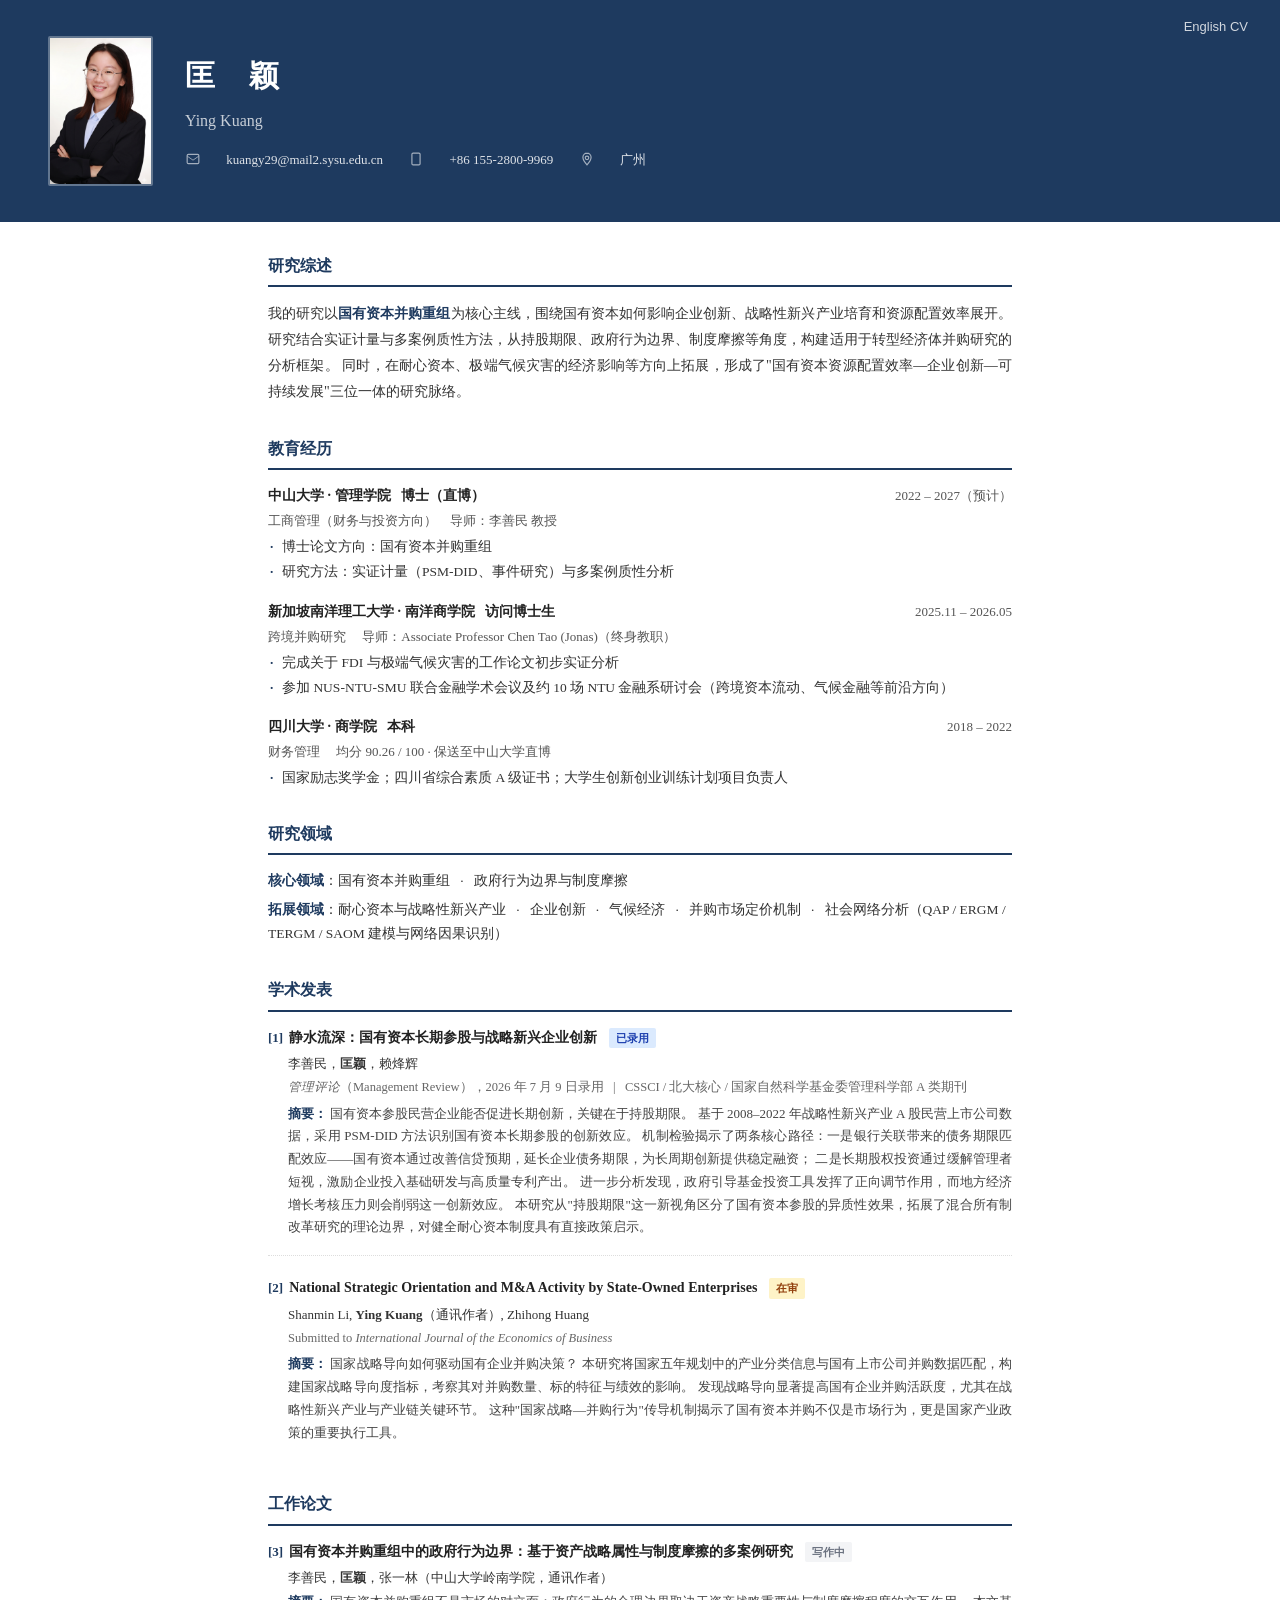
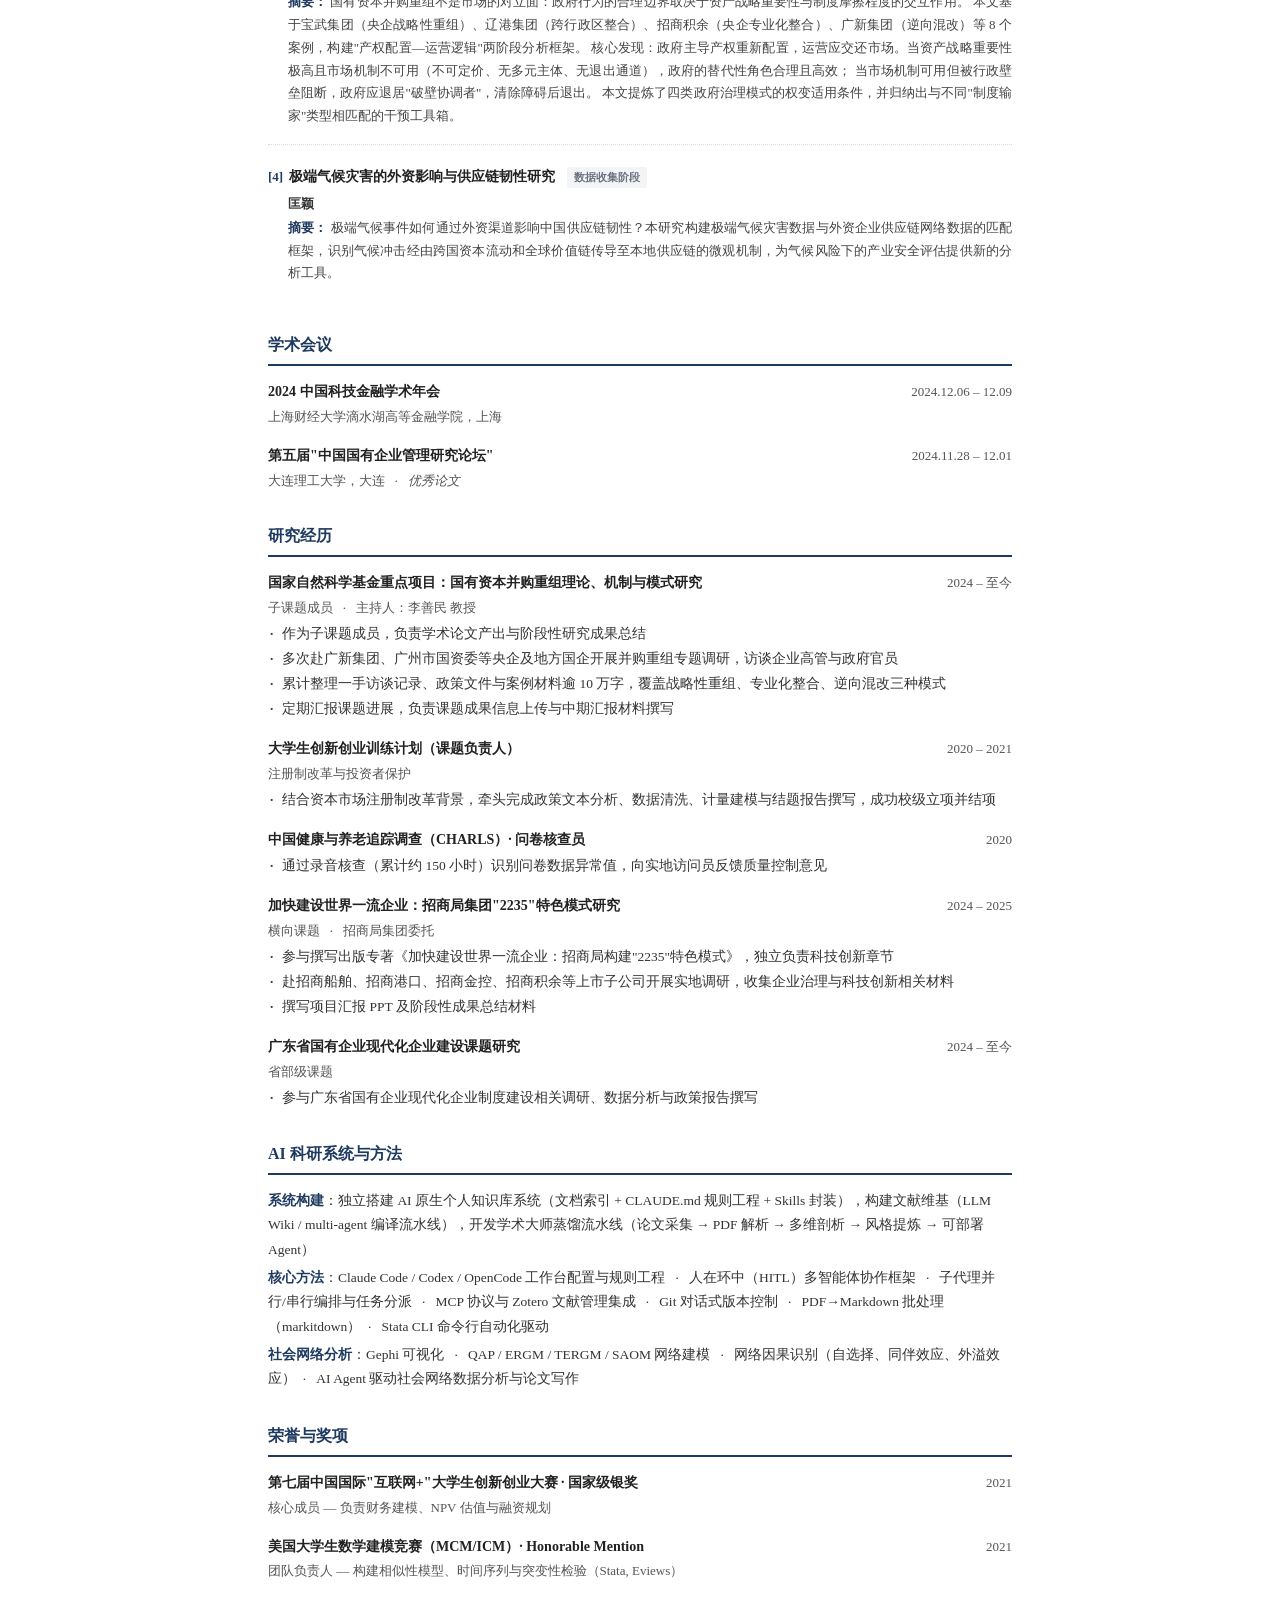
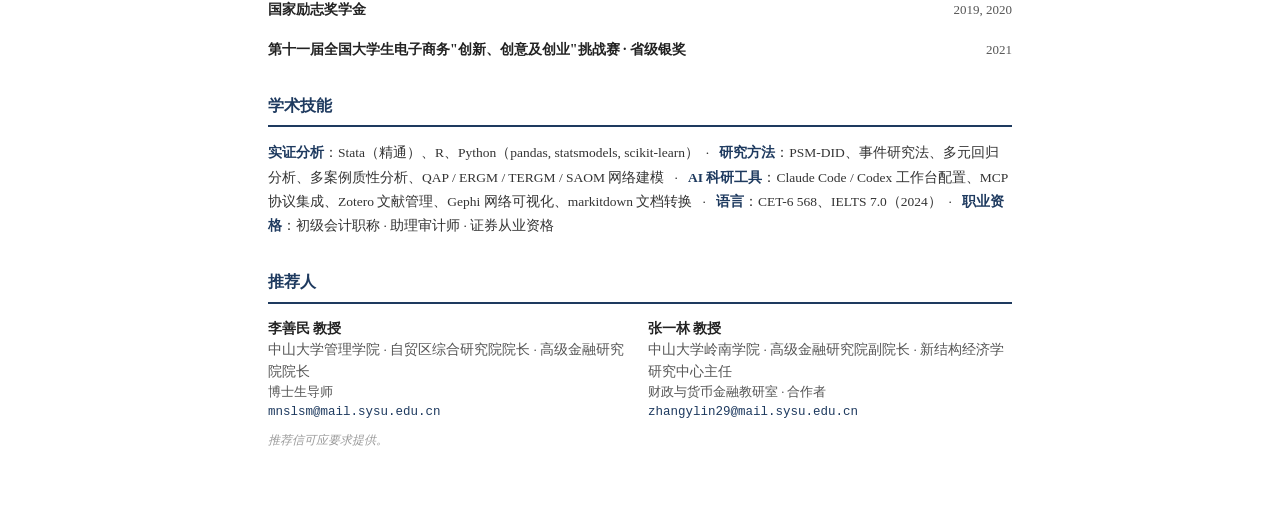
==== commit 227e559c: "feat: 补充研究项目经历与AI科研系统能力 - 研究经历：扩展NSFC重点项目职责，新增招商局2235模式和广东省国有企业现代化课题 - 新增AI科研系统与方法板块：AI原生知识库、文献维基、学术" ====
--- a/index.html
+++ b/index.html
@@ -101,7 +101,7 @@
       <strong>核心领域</strong>：国有资本并购重组 &ensp;·&ensp; 政府行为边界与制度摩擦
     </p>
     <p class="inline-skills" style="margin-top:4px;">
-      <strong>拓展领域</strong>：耐心资本与战略性新兴产业 &ensp;·&ensp; 企业创新 &ensp;·&ensp; 气候经济 &ensp;·&ensp; 并购市场定价机制
+      <strong>拓展领域</strong>：耐心资本与战略性新兴产业 &ensp;·&ensp; 企业创新 &ensp;·&ensp; 气候经济 &ensp;·&ensp; 并购市场定价机制 &ensp;·&ensp; 社会网络分析（QAP / ERGM / TERGM / SAOM 建模与网络因果识别）
     </p>
   </section>
 
@@ -206,13 +206,15 @@
     <h2 class="section-title" id="sec-research">研究经历</h2>
     <div class="item">
       <div class="item-head">
-        <span class="item-title">国有企业并购重组实地调研</span>
+        <span class="item-title">国家自然科学基金重点项目：国有资本并购重组理论、机制与模式研究</span>
         <span class="item-meta">2024 – 至今</span>
       </div>
-      <ul class="item-desc">
-        <li>深度参与国家自然科学基金重点项目"国有资本并购重组理论、机制与模式研究"（主持人：李善民 教授）</li>
+      <div class="item-sub">子课题成员 &ensp;·&ensp; 主持人：李善民 教授</div>
+      <ul class="item-desc">
+        <li>作为子课题成员，负责学术论文产出与阶段性研究成果总结</li>
         <li>多次赴广新集团、广州市国资委等央企及地方国企开展并购重组专题调研，访谈企业高管与政府官员</li>
         <li>累计整理一手访谈记录、政策文件与案例材料逾 10 万字，覆盖战略性重组、专业化整合、逆向混改三种模式</li>
+        <li>定期汇报课题进展，负责课题成果信息上传与中期汇报材料撰写</li>
       </ul>
     </div>
     <div class="item">
@@ -234,6 +236,42 @@
         <li>通过录音核查（累计约 150 小时）识别问卷数据异常值，向实地访问员反馈质量控制意见</li>
       </ul>
     </div>
+    <div class="item">
+      <div class="item-head">
+        <span class="item-title">加快建设世界一流企业：招商局集团"2235"特色模式研究</span>
+        <span class="item-meta">2024 – 2025</span>
+      </div>
+      <div class="item-sub">横向课题 &ensp;·&ensp; 招商局集团委托</div>
+      <ul class="item-desc">
+        <li>参与撰写出版专著《加快建设世界一流企业：招商局构建"2235"特色模式》，独立负责科技创新章节</li>
+        <li>赴招商船舶、招商港口、招商金控、招商积余等上市子公司开展实地调研，收集企业治理与科技创新相关材料</li>
+        <li>撰写项目汇报 PPT 及阶段性成果总结材料</li>
+      </ul>
+    </div>
+    <div class="item">
+      <div class="item-head">
+        <span class="item-title">广东省国有企业现代化企业建设课题研究</span>
+        <span class="item-meta">2024 – 至今</span>
+      </div>
+      <div class="item-sub">省部级课题</div>
+      <ul class="item-desc">
+        <li>参与广东省国有企业现代化企业制度建设相关调研、数据分析与政策报告撰写</li>
+      </ul>
+    </div>
+  </section>
+
+  <!-- AI 科研系统与方法 -->
+  <section class="section" aria-labelledby="sec-ai">
+    <h2 class="section-title" id="sec-ai">AI 科研系统与方法</h2>
+    <p class="inline-skills">
+      <strong>系统构建</strong>：独立搭建 AI 原生个人知识库系统（文档索引 + CLAUDE.md 规则工程 + Skills 封装），构建文献维基（LLM Wiki / multi-agent 编译流水线），开发学术大师蒸馏流水线（论文采集 → PDF 解析 → 多维剖析 → 风格提炼 → 可部署 Agent）
+    </p>
+    <p class="inline-skills" style="margin-top:4px;">
+      <strong>核心方法</strong>：Claude Code / Codex / OpenCode 工作台配置与规则工程 &ensp;·&ensp; 人在环中（HITL）多智能体协作框架 &ensp;·&ensp; 子代理并行/串行编排与任务分派 &ensp;·&ensp; MCP 协议与 Zotero 文献管理集成 &ensp;·&ensp; Git 对话式版本控制 &ensp;·&ensp; PDF→Markdown 批处理（markitdown）&ensp;·&ensp; Stata CLI 命令行自动化驱动
+    </p>
+    <p class="inline-skills" style="margin-top:4px;">
+      <strong>社会网络分析</strong>：Gephi 可视化 &ensp;·&ensp; QAP / ERGM / TERGM / SAOM 网络建模 &ensp;·&ensp; 网络因果识别（自选择、同伴效应、外溢效应）&ensp;·&ensp; AI Agent 驱动社会网络数据分析与论文写作
+    </p>
   </section>
 
   <!-- 荣誉与奖项 -->
@@ -272,7 +310,8 @@
     <h2 class="section-title" id="sec-skills">学术技能</h2>
     <p class="inline-skills">
       <strong>实证分析</strong>：Stata（精通）、R、Python（pandas, statsmodels, scikit-learn）&ensp;·&ensp;
-      <strong>研究方法</strong>：PSM-DID、事件研究法、多元回归分析、多案例质性分析 &ensp;·&ensp;
+      <strong>研究方法</strong>：PSM-DID、事件研究法、多元回归分析、多案例质性分析、QAP / ERGM / TERGM / SAOM 网络建模 &ensp;·&ensp;
+      <strong>AI 科研工具</strong>：Claude Code / Codex 工作台配置、MCP 协议集成、Zotero 文献管理、Gephi 网络可视化、markitdown 文档转换 &ensp;·&ensp;
       <strong>语言</strong>：CET-6 568、IELTS 7.0（2024）&ensp;·&ensp;
       <strong>职业资格</strong>：初级会计职称 · 助理审计师 · 证券从业资格
     </p>
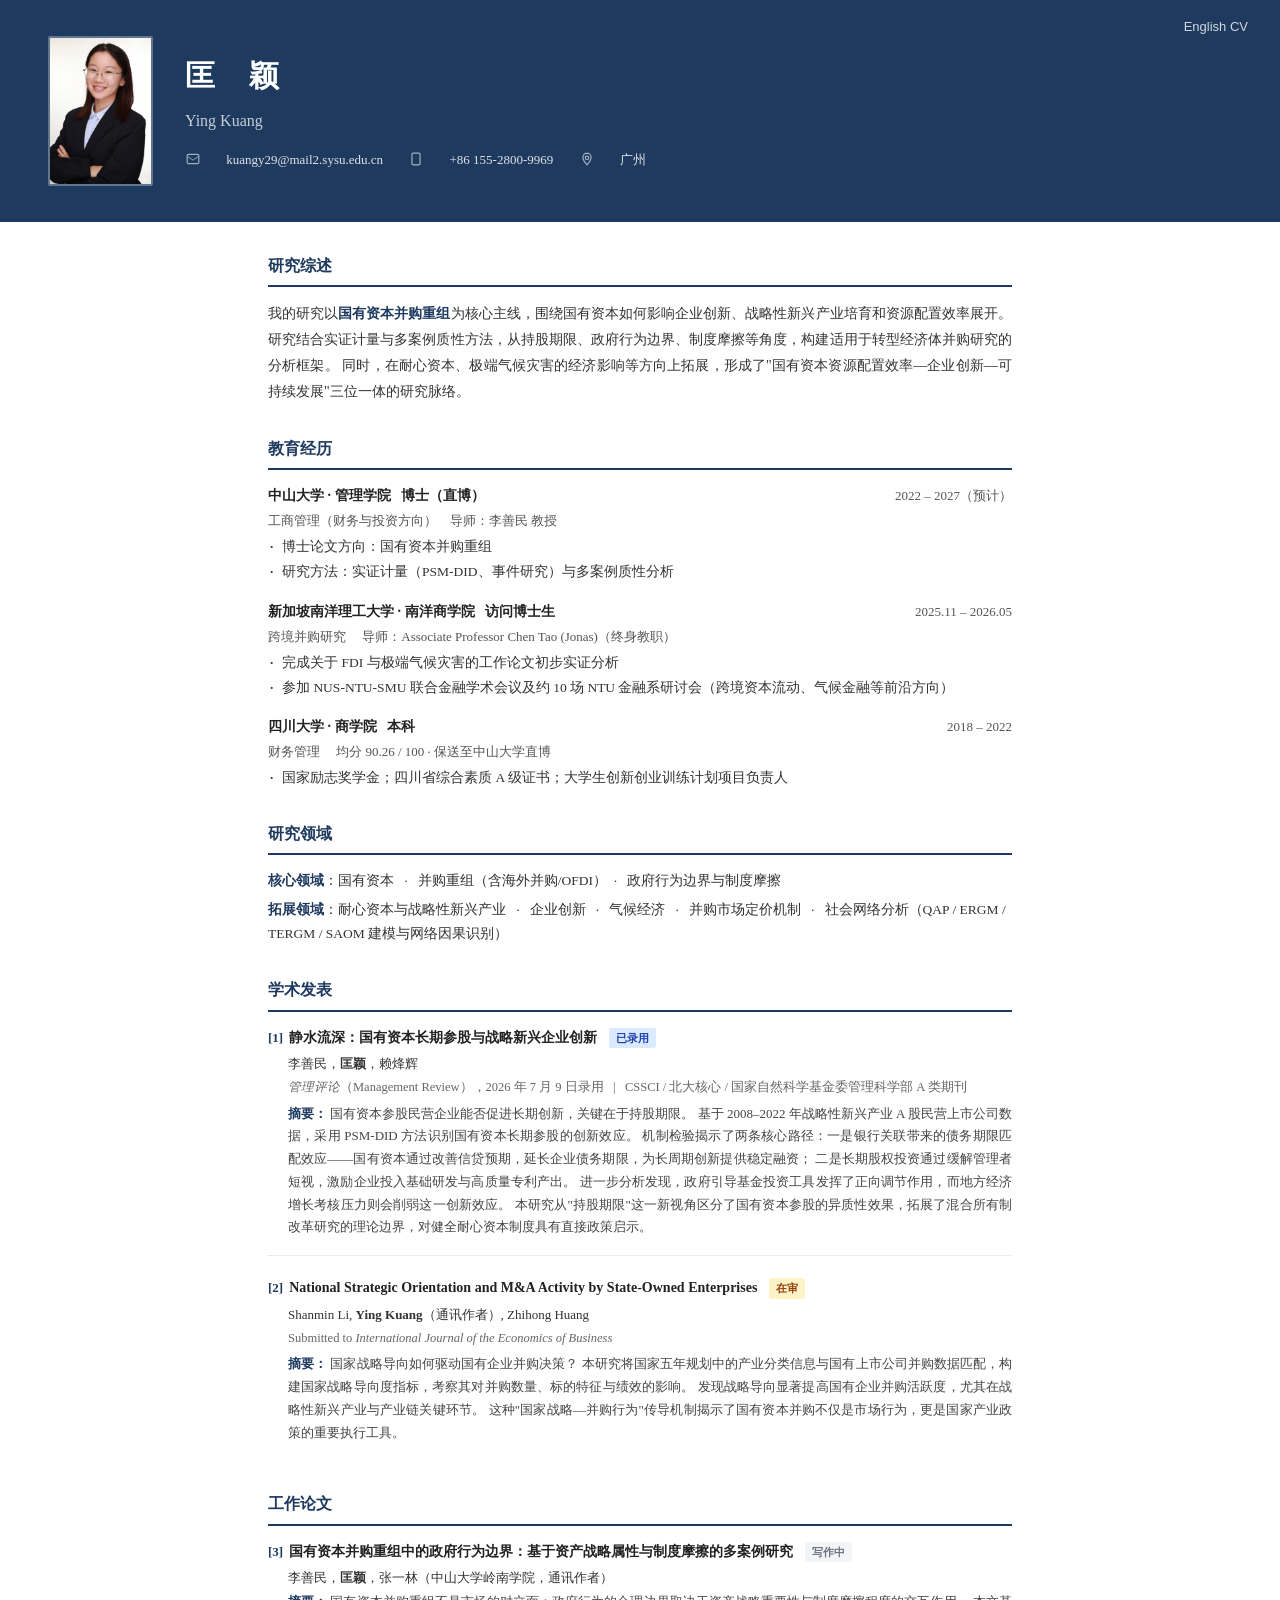
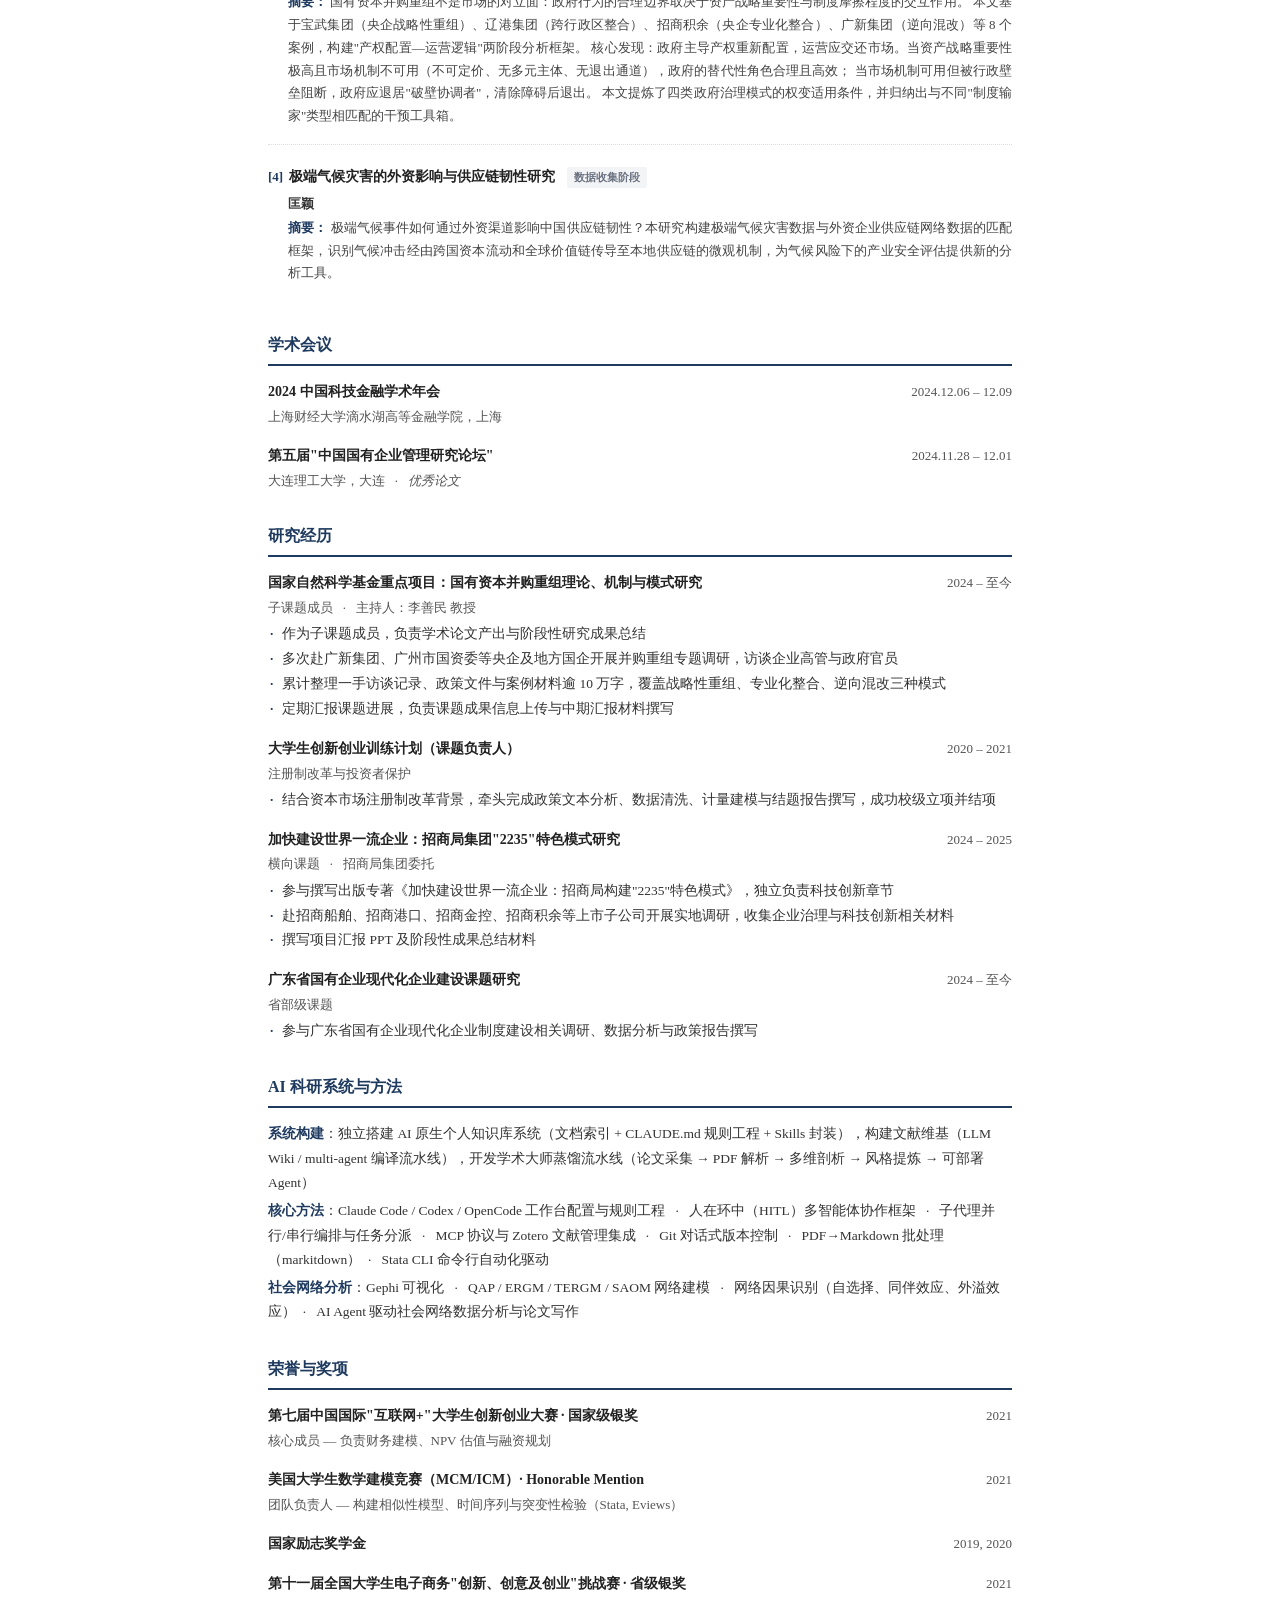
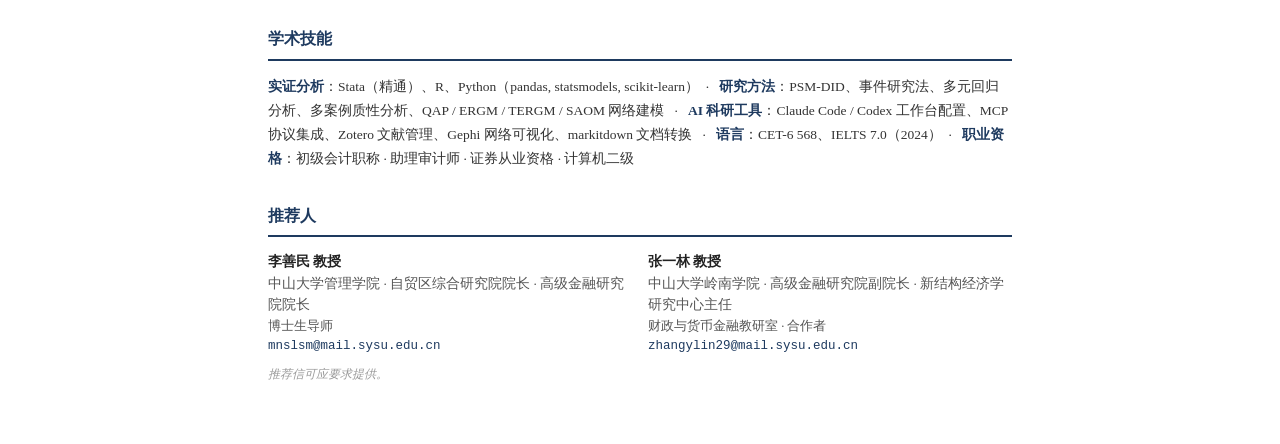
==== commit 08e2f9d1: "feat: 拆分核心领域、新增OFDI方向、补充计算机二级证书、删除CHARLS条目 Co-Authored-By: Claude <noreply@anthropic.com>" ====
--- a/index.html
+++ b/index.html
@@ -98,7 +98,7 @@
   <section class="section" aria-labelledby="sec-interests">
     <h2 class="section-title" id="sec-interests">研究领域</h2>
     <p class="inline-skills">
-      <strong>核心领域</strong>：国有资本并购重组 &ensp;·&ensp; 政府行为边界与制度摩擦
+      <strong>核心领域</strong>：国有资本 &ensp;·&ensp; 并购重组（含海外并购/OFDI）&ensp;·&ensp; 政府行为边界与制度摩擦
     </p>
     <p class="inline-skills" style="margin-top:4px;">
       <strong>拓展领域</strong>：耐心资本与战略性新兴产业 &ensp;·&ensp; 企业创新 &ensp;·&ensp; 气候经济 &ensp;·&ensp; 并购市场定价机制 &ensp;·&ensp; 社会网络分析（QAP / ERGM / TERGM / SAOM 建模与网络因果识别）
@@ -229,15 +229,6 @@
     </div>
     <div class="item">
       <div class="item-head">
-        <span class="item-title">中国健康与养老追踪调查（CHARLS）· 问卷核查员</span>
-        <span class="item-meta">2020</span>
-      </div>
-      <ul class="item-desc">
-        <li>通过录音核查（累计约 150 小时）识别问卷数据异常值，向实地访问员反馈质量控制意见</li>
-      </ul>
-    </div>
-    <div class="item">
-      <div class="item-head">
         <span class="item-title">加快建设世界一流企业：招商局集团"2235"特色模式研究</span>
         <span class="item-meta">2024 – 2025</span>
       </div>
@@ -313,7 +304,7 @@
       <strong>研究方法</strong>：PSM-DID、事件研究法、多元回归分析、多案例质性分析、QAP / ERGM / TERGM / SAOM 网络建模 &ensp;·&ensp;
       <strong>AI 科研工具</strong>：Claude Code / Codex 工作台配置、MCP 协议集成、Zotero 文献管理、Gephi 网络可视化、markitdown 文档转换 &ensp;·&ensp;
       <strong>语言</strong>：CET-6 568、IELTS 7.0（2024）&ensp;·&ensp;
-      <strong>职业资格</strong>：初级会计职称 · 助理审计师 · 证券从业资格
+      <strong>职业资格</strong>：初级会计职称 · 助理审计师 · 证券从业资格 · 计算机二级
     </p>
   </section>
 
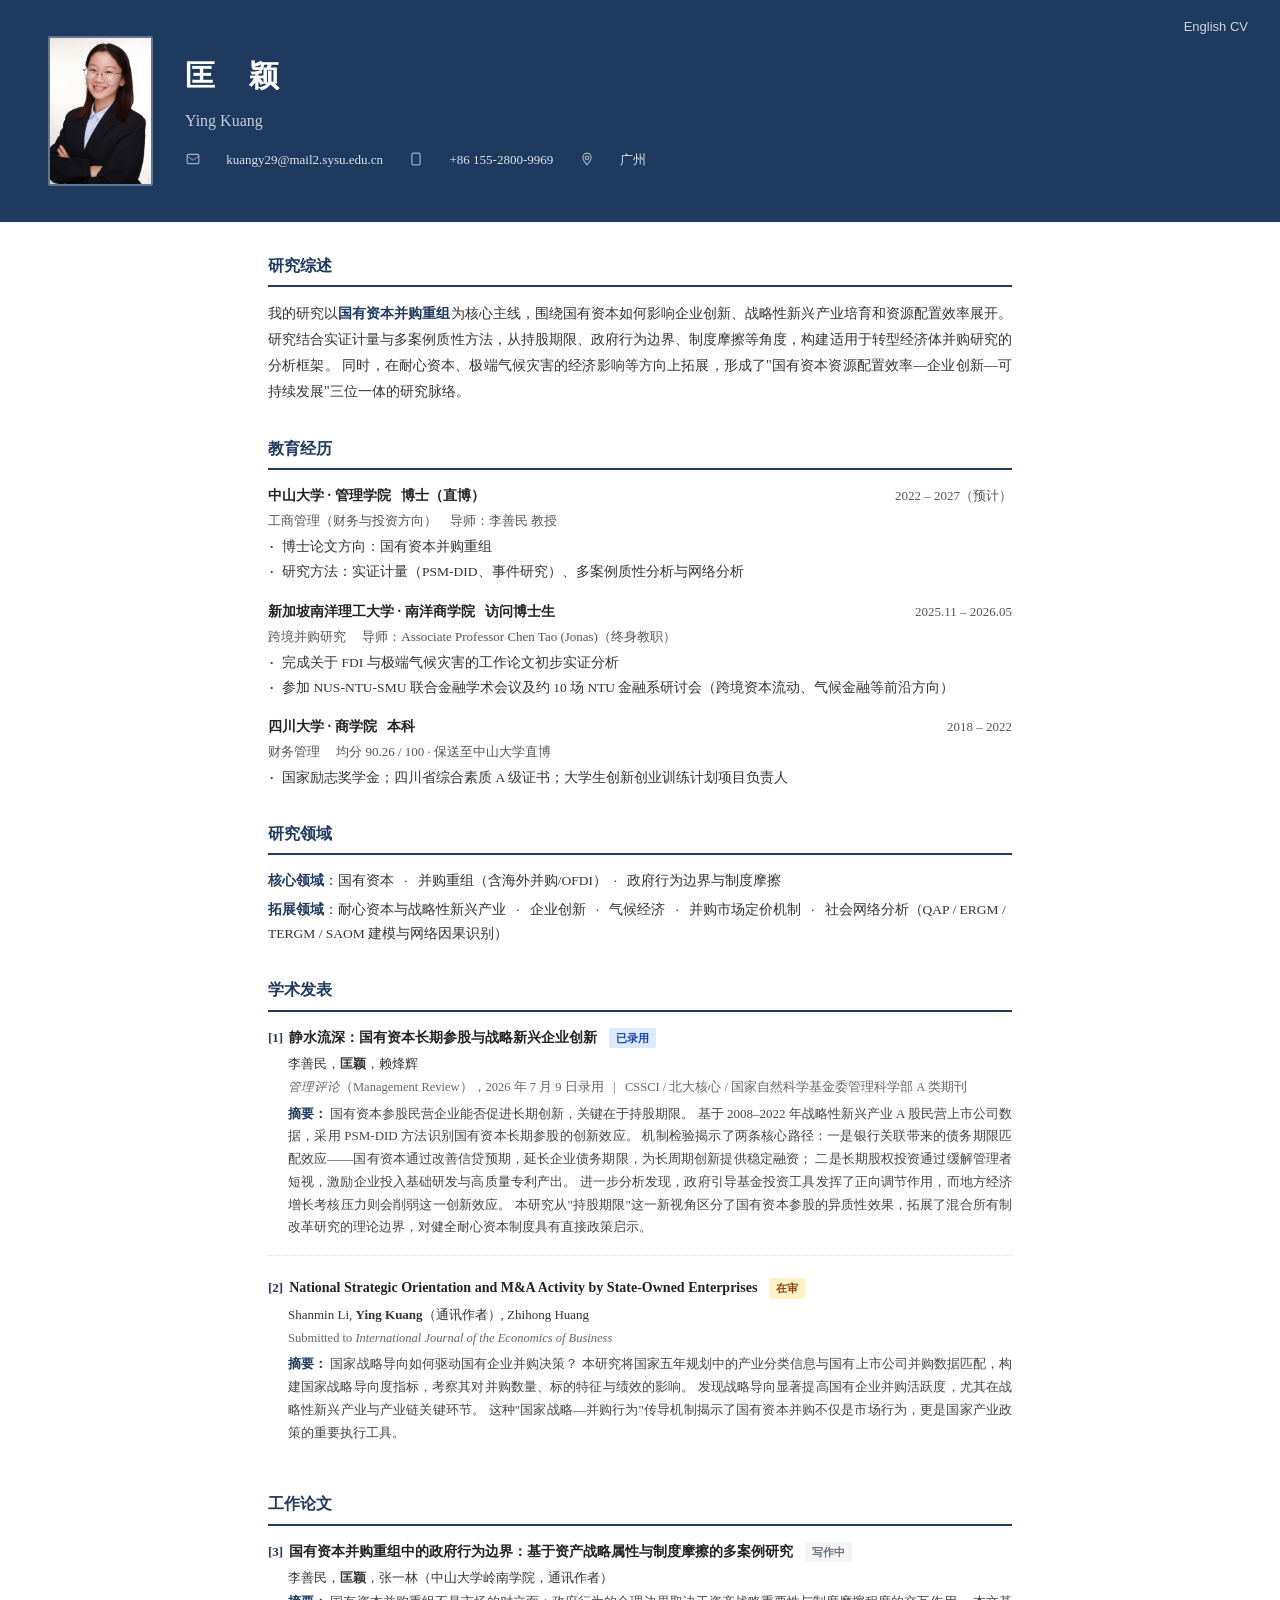
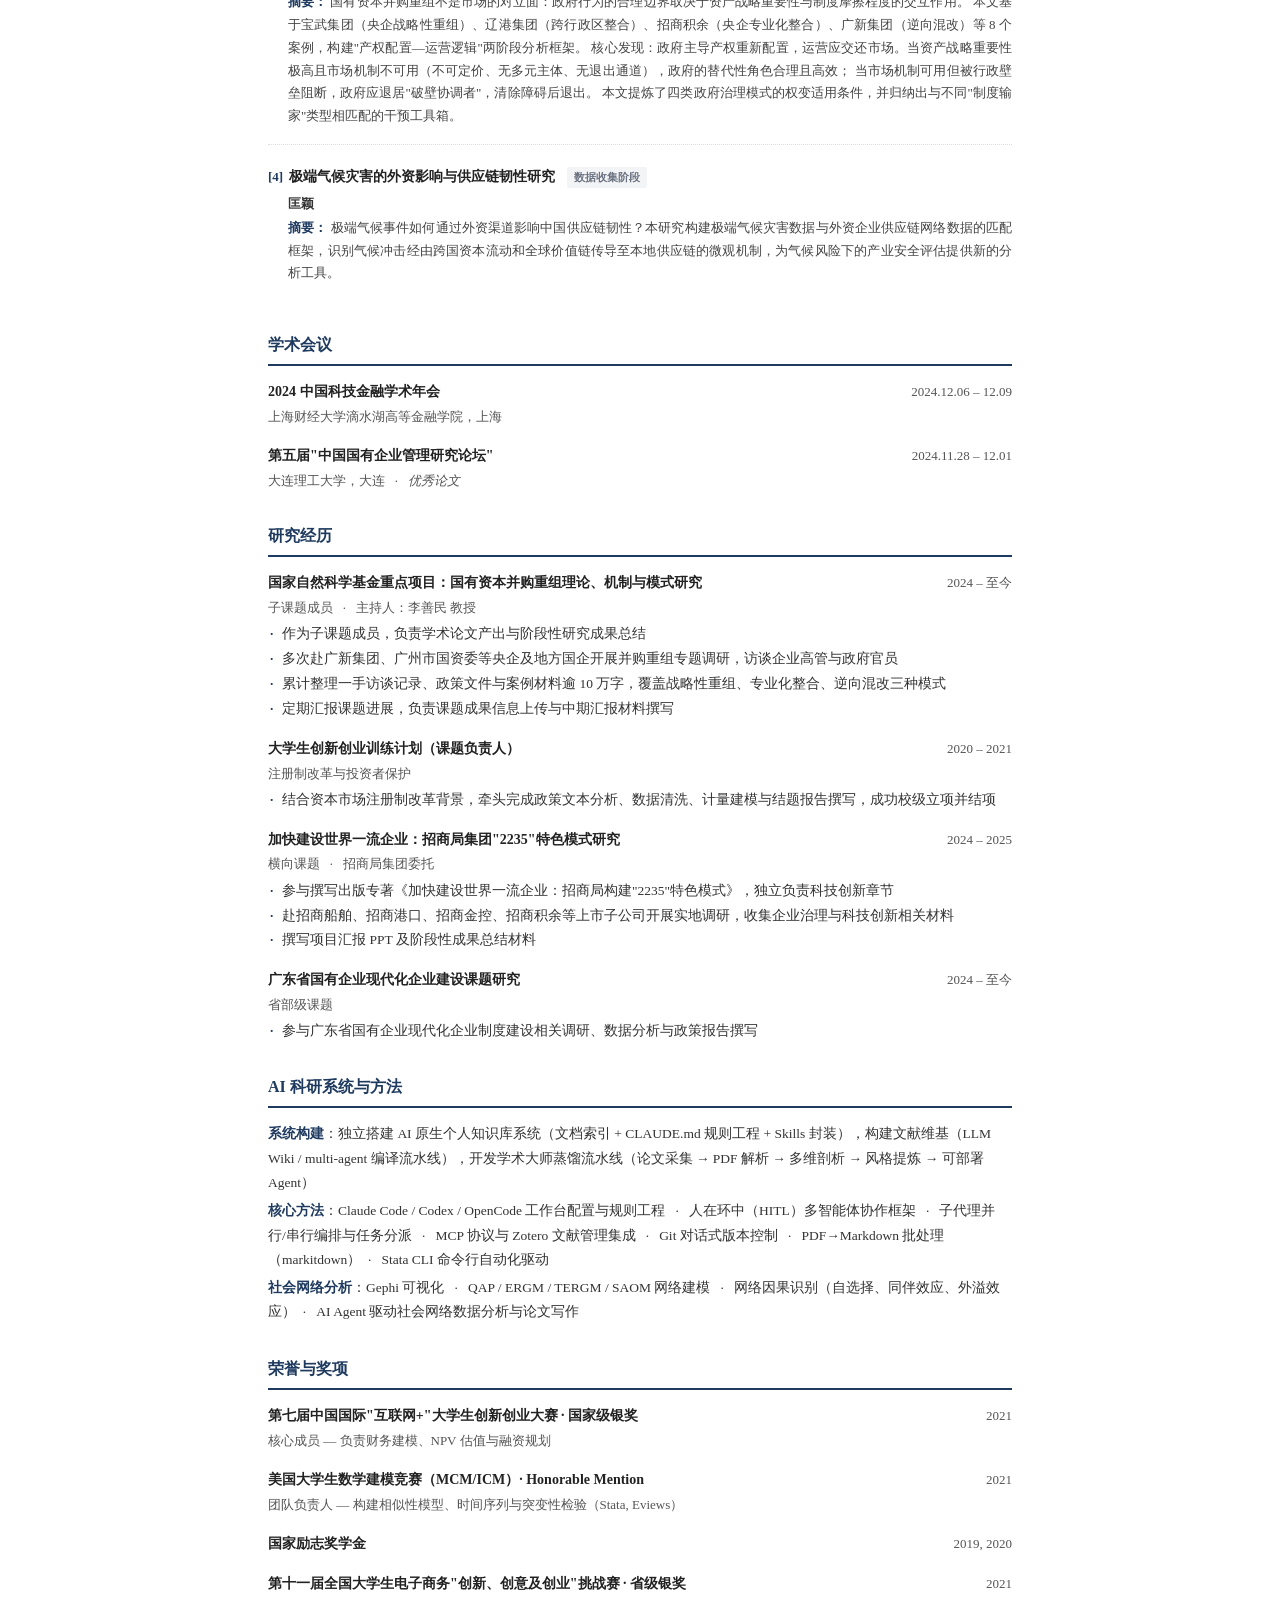
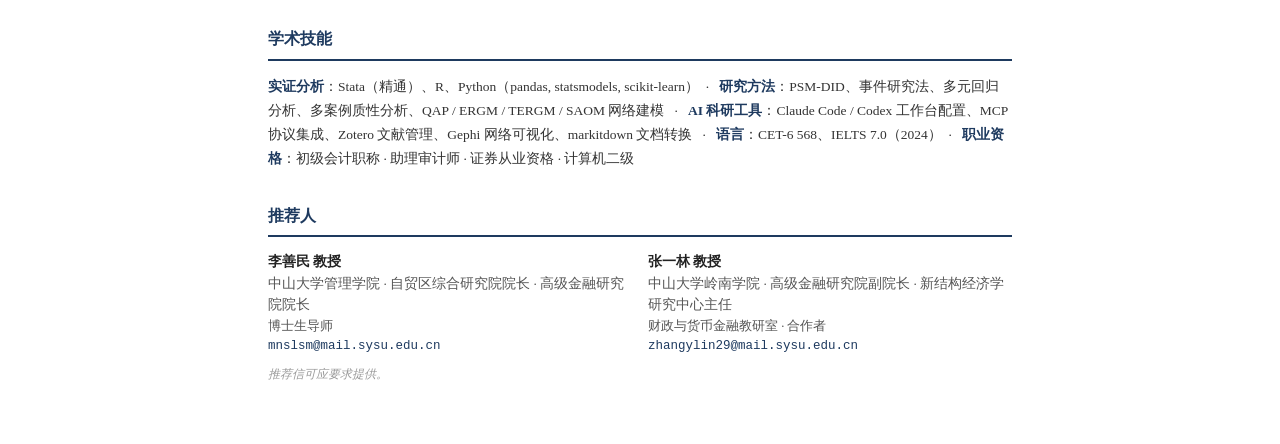
==== commit 9a2f9296: "fix: 博士研究方法补充网络分析 Co-Authored-By: Claude <noreply@anthropic.com>" ====
--- a/index.html
+++ b/index.html
@@ -68,7 +68,7 @@
       <div class="item-sub">工商管理（财务与投资方向）&emsp;导师：李善民 教授</div>
       <ul class="item-desc">
         <li>博士论文方向：国有资本并购重组</li>
-        <li>研究方法：实证计量（PSM-DID、事件研究）与多案例质性分析</li>
+        <li>研究方法：实证计量（PSM-DID、事件研究）、多案例质性分析与网络分析</li>
       </ul>
     </div>
     <div class="item">
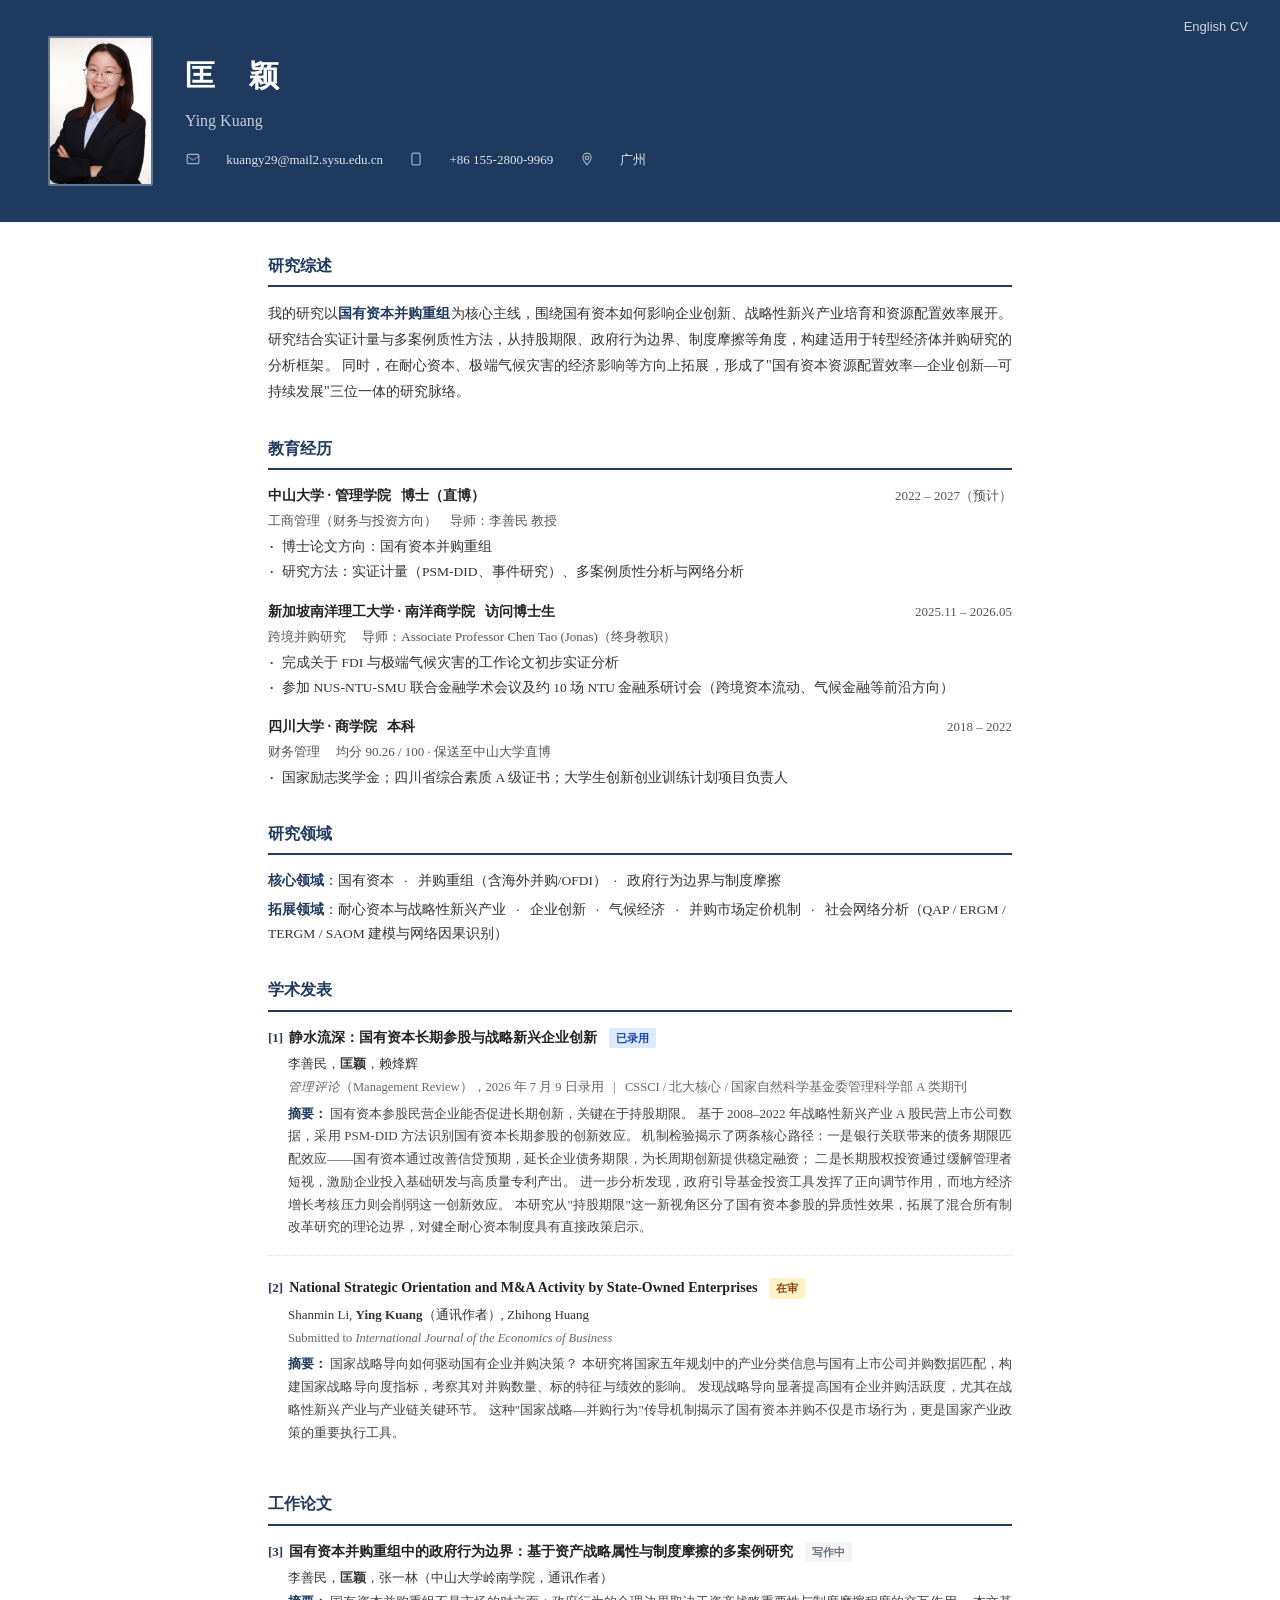
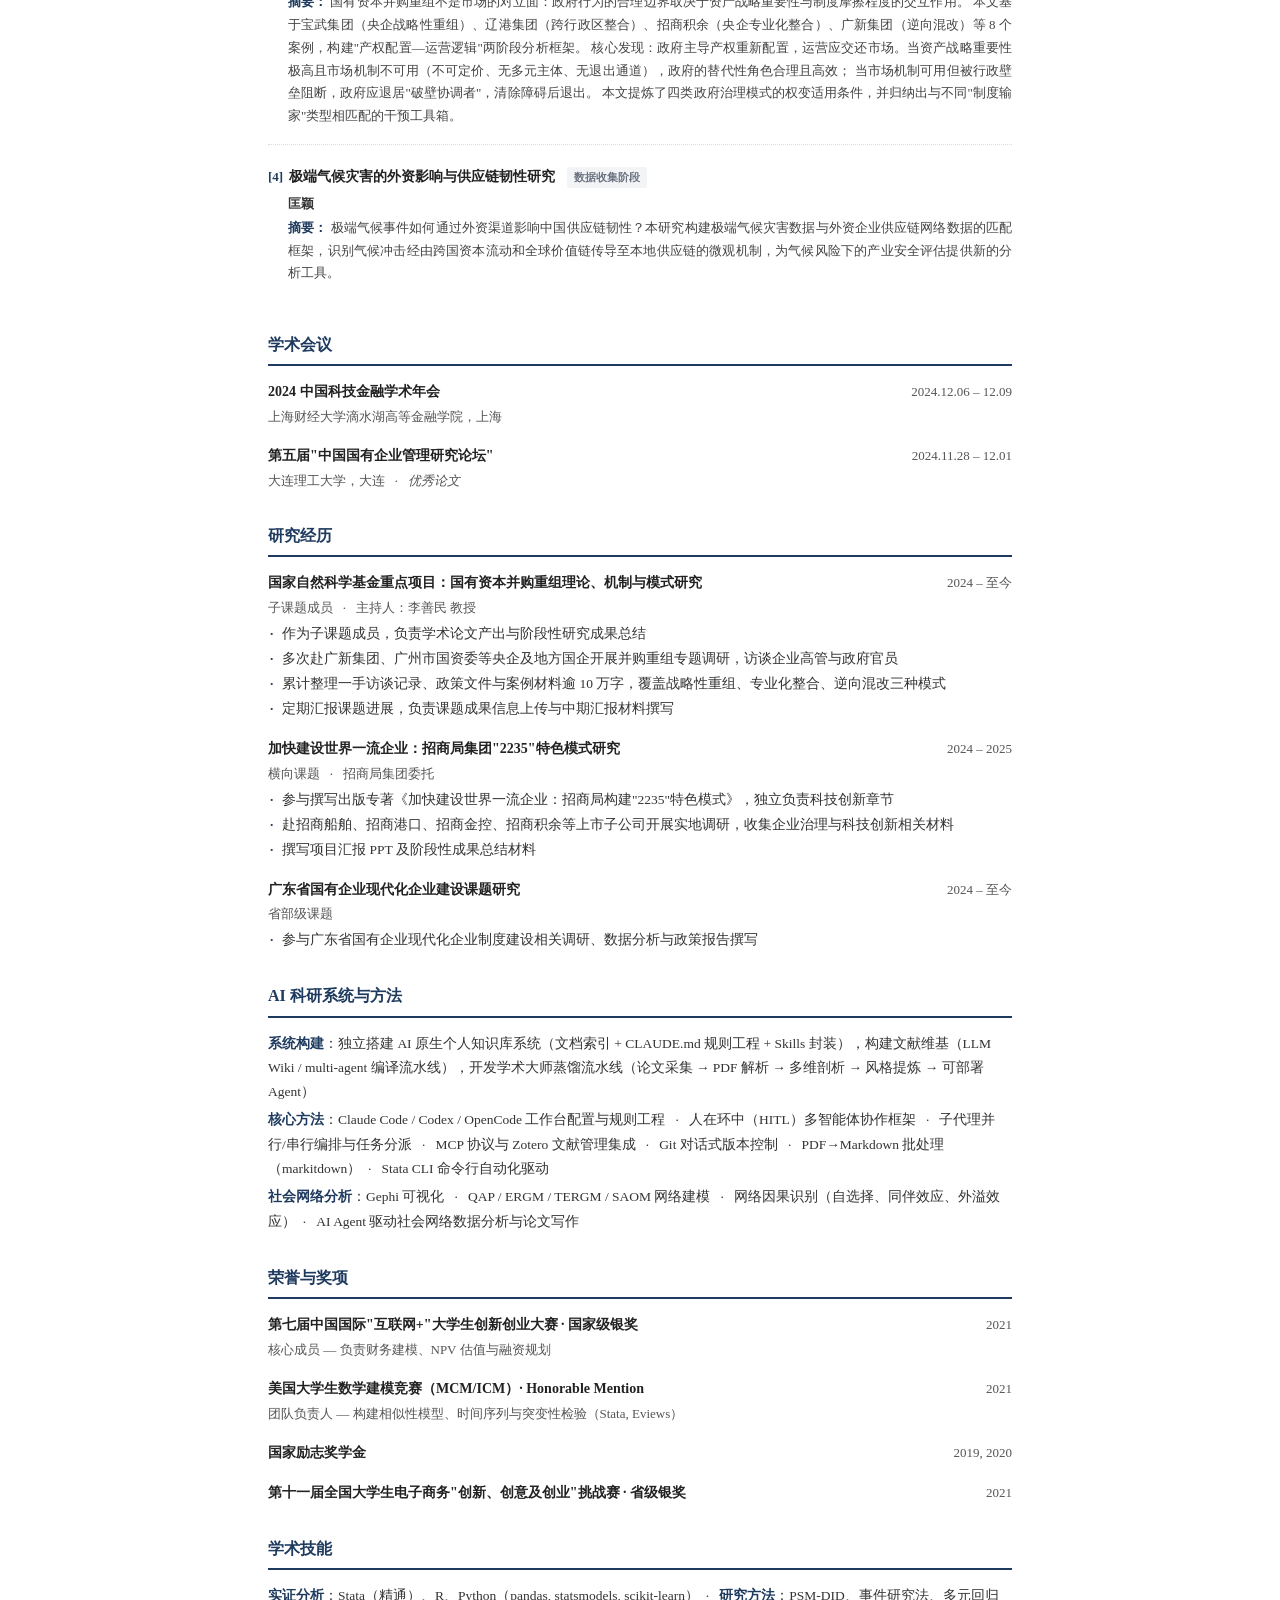
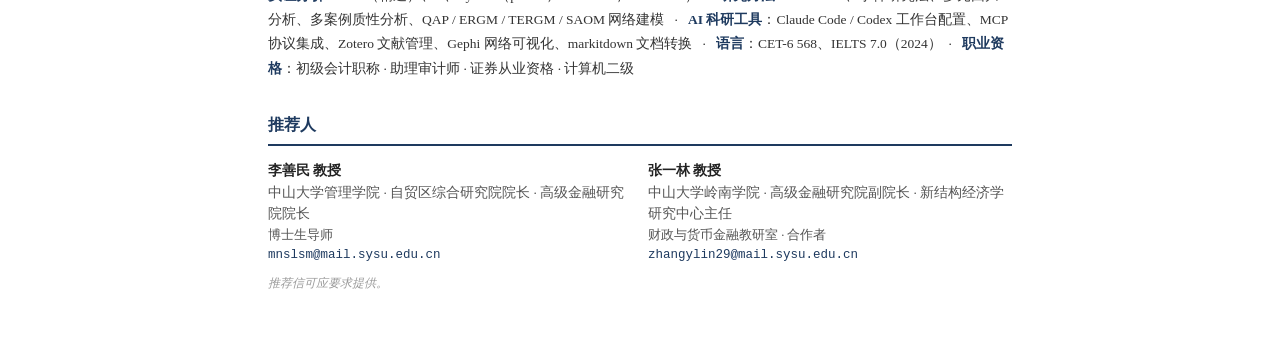
==== commit 9ebf64e2: "fix: 删除大学生创新创业训练计划条目 Co-Authored-By: Claude <noreply@anthropic.com>" ====
--- a/index.html
+++ b/index.html
@@ -219,16 +219,6 @@
     </div>
     <div class="item">
       <div class="item-head">
-        <span class="item-title">大学生创新创业训练计划（课题负责人）</span>
-        <span class="item-meta">2020 – 2021</span>
-      </div>
-      <div class="item-sub">注册制改革与投资者保护</div>
-      <ul class="item-desc">
-        <li>结合资本市场注册制改革背景，牵头完成政策文本分析、数据清洗、计量建模与结题报告撰写，成功校级立项并结项</li>
-      </ul>
-    </div>
-    <div class="item">
-      <div class="item-head">
         <span class="item-title">加快建设世界一流企业：招商局集团"2235"特色模式研究</span>
         <span class="item-meta">2024 – 2025</span>
       </div>
